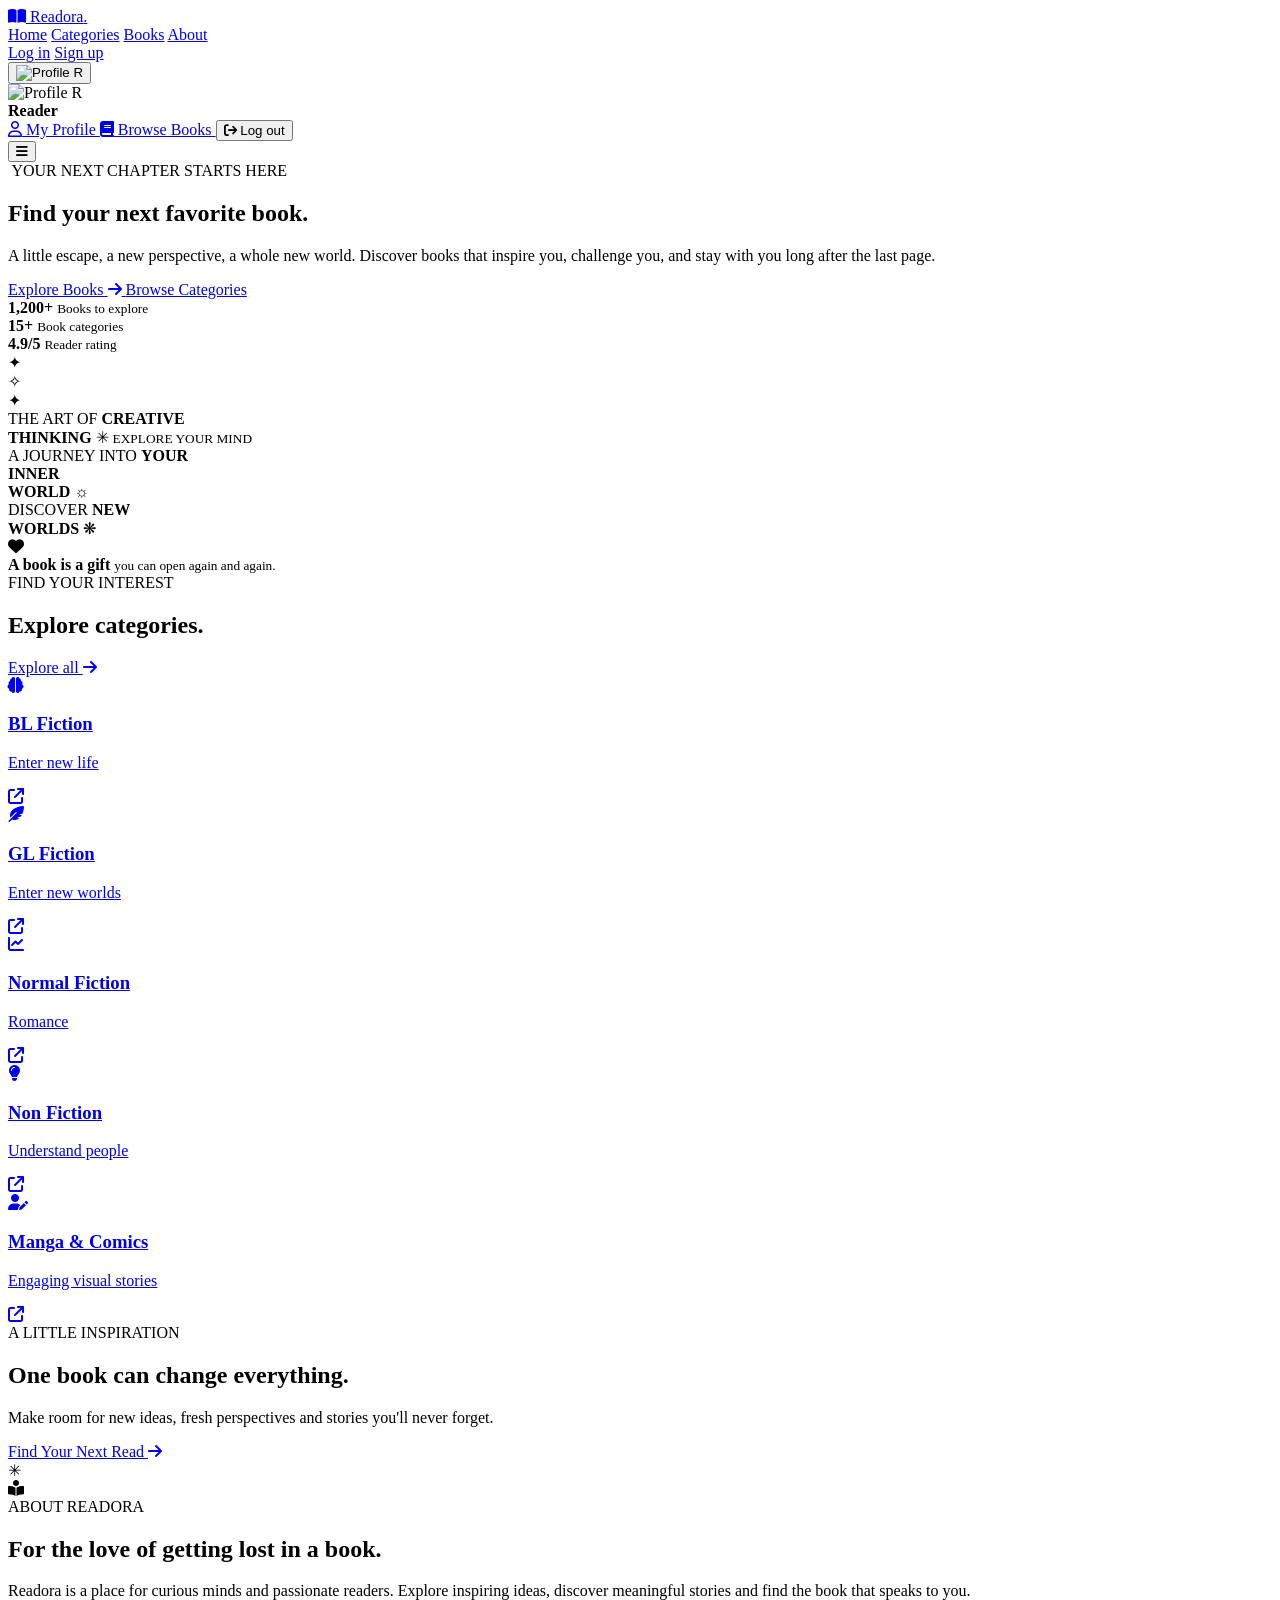
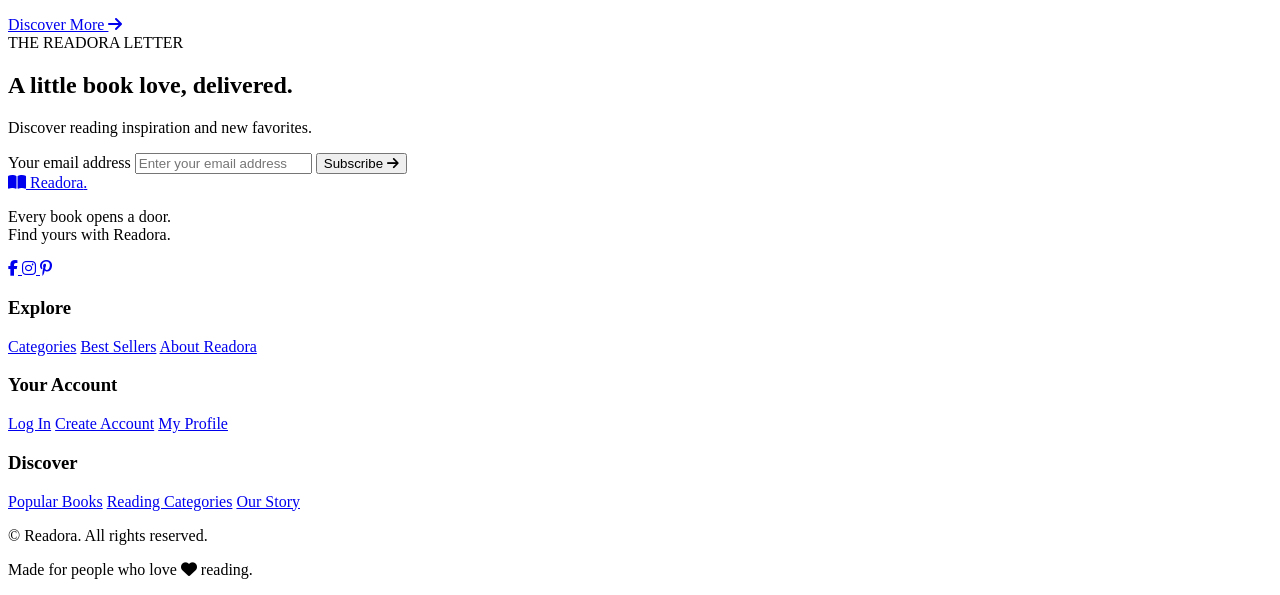
==== index.html @ 5cd67b2c "Add files via upload" ====
<!DOCTYPE html>
<html lang="en">

<head>
    <meta charset="UTF-8">
    <meta name="viewport" content="width=device-width, initial-scale=1.0">

    <title>Readora | Discover Your Next Favorite Book</title>

    <meta name="description"
          content="Discover amazing books, explore new worlds and find your next favorite read at Readora.">

    <!-- Google Fonts -->
    <link rel="preconnect" href="https://fonts.googleapis.com">
    <link rel="preconnect" href="https://fonts.gstatic.com" crossorigin>

    <link href="https://fonts.googleapis.com/css2?family=DM+Sans:wght@400;500;600;700;800&family=Playfair+Display:wght@500;600;700;800&display=swap"
          rel="stylesheet">

    <!-- Font Awesome Icons -->
    <link rel="stylesheet"
          href="https://cdnjs.cloudflare.com/ajax/libs/font-awesome/6.7.2/css/all.min.css">

    <!-- External CSS -->
    <link rel="stylesheet" href="css/style.css">
</head>

<body>

    <!-- HEADER -->

    <header class="site-header">
        <div class="navbar container">

            <a href="index.html" class="logo">
                <span class="logo-icon">
                    <i class="fa-solid fa-book-open"></i>
                </span>
                Readora<span class="logo-dot">.</span>
            </a>

            <nav class="main-nav" id="mainNav">
                <a href="index.html" class="nav-link active">Home</a>
                <a href="#categories" class="nav-link">Categories</a>
                <a href="pages/books.html" class="nav-link">Books</a>
                <a href="#about" class="nav-link">About</a>
            </nav>

            <div class="header-actions">

                <!-- Guest Actions -->
                <div class="guest-actions" id="guestActions">
                    <a href="pages/login.html" class="login-link">Log in</a>
                    <a href="pages/signup.html" class="signup-link">Sign up</a>
                </div>

                <!-- User Profile -->
                <div class="user-area hidden" id="userArea">

                    <button class="avatar-btn" id="avatarBtn"
                            aria-label="Open profile menu">

                        <img id="headerAvatar" src="" alt="Profile">
                        <span id="avatarFallback">R</span>
                    </button>

                    <div class="profile-menu hidden" id="profileMenu">

                        <div class="profile-summary">

                            <div class="profile-avatar-small">
                                <img id="menuAvatar" src="" alt="Profile">
                                <span id="menuAvatarFallback">R</span>
                            </div>

                            <div class="profile-text">
                                <strong id="userDisplayName">Reader</strong>
                                <span id="userEmail"></span>
                            </div>

                        </div>

                        <div class="menu-divider"></div>

                        <a href="pages/profile.html">
                            <i class="fa-regular fa-user"></i>
                            My Profile
                        </a>

                        <a href="#bestsellers">
                            <i class="fa-solid fa-book"></i>
                            Browse Books
                        </a>

                        <button type="button" id="logoutBtn">
                            <i class="fa-solid fa-arrow-right-from-bracket"></i>
                            Log out
                        </button>

                    </div>
                </div>

                <!-- Mobile Menu -->
                <button class="mobile-menu-btn" id="mobileMenuBtn"
                        aria-label="Toggle navigation"
                        aria-expanded="false">

                    <i class="fa-solid fa-bars"></i>
                </button>

            </div>
        </div>
    </header>


    <!-- HERO SECTION -->

    <main>

        <section class="hero">
            <div class="hero-inner container">

                <div class="hero-copy">

                    <div class="hero-label">
                        <i class="fa-solid fa-sparkles"></i>
                        YOUR NEXT CHAPTER STARTS HERE
                    </div>

                    <h1>
                        Find your next
                        <span>favorite book.</span>
                    </h1>

                    <p class="hero-description">
                        A little escape, a new perspective, a whole new world.
                        Discover books that inspire you, challenge you, and
                        stay with you long after the last page.
                    </p>

                    <div class="hero-buttons">

                        <a href="pages/books.html" class="btn btn-primary">
                            Explore Books
                            <i class="fa-solid fa-arrow-right"></i>
                        </a>

                        <a href="#categories" class="btn btn-secondary">
                            Browse Categories
                        </a>

                    </div>

                    <div class="hero-stats">

                        <div class="stat-item">
                            <strong>1,200<span>+</span></strong>
                            <small>Books to explore</small>
                        </div>

                        <div class="stat-divider"></div>

                        <div class="stat-item">
                            <strong>15<span>+</span></strong>
                            <small>Book categories</small>
                        </div>

                        <div class="stat-divider"></div>

                        <div class="stat-item">
                            <strong>4.9<span>/5</span></strong>
                            <small>Reader rating</small>
                        </div>

                    </div>
                </div>


                <!-- Decorative Book Illustration -->

                <div class="hero-art">

                    <div class="hero-circle"></div>
                    <div class="hero-circle-outline"></div>

                    <div class="floating-star star-one">✦</div>
                    <div class="floating-star star-two">✧</div>
                    <div class="floating-star star-three">✦</div>

                    <div class="hero-book book-one">
                        <div class="book-spine"></div>

                        <div class="book-cover-content">
                            <span class="cover-small-text">THE ART OF</span>
                            <strong>CREATIVE<br>THINKING</strong>
                            <span class="cover-decoration">✳</span>
                            <small>EXPLORE YOUR MIND</small>
                        </div>
                    </div>

                    <div class="hero-book book-two">
                        <div class="book-spine"></div>

                        <div class="book-cover-content">
                            <span class="cover-small-text">A JOURNEY INTO</span>
                            <strong>YOUR<br>INNER<br>WORLD</strong>
                            <span class="cover-decoration">☼</span>
                        </div>
                    </div>

                    <div class="hero-book book-three">
                        <div class="book-spine"></div>

                        <div class="book-cover-content">
                            <span class="cover-small-text">DISCOVER</span>
                            <strong>NEW<br>WORLDS</strong>
                            <span class="cover-decoration">❋</span>
                        </div>
                    </div>

                    <div class="hero-note">

                        <span class="note-icon">
                            <i class="fa-solid fa-heart"></i>
                        </span>

                        <div>
                            <strong>A book is a gift</strong>
                            <small>you can open again and again.</small>
                        </div>

                    </div>

                </div>
            </div>
        </section>


        <!-- CATEGORIES -->

        <section class="categories-section section-wrap"
                 id="categories">

            <div class="container">

                <div class="section-heading">

                    <div>
                        <span class="section-kicker">FIND YOUR INTEREST</span>
                        <h2>Explore categories<span>.</span></h2>
                    </div>

                    <a href="pages/books.html" class="text-link">
                        Explore all
                        <i class="fa-solid fa-arrow-right"></i>
                    </a>

                </div>


<div class="category-grid">

    <a href="pages/books.html?category=BL-Fiction"
       class="category-card"
       data-category-filter="BL Fiction">
        <div class="category-icon category-orange">
            <i class="fa-solid fa-brain"></i>
        </div>
        <div>
            <h3>BL Fiction</h3>
            <p>Enter new life</p>
        </div>
        <i class="fa-solid fa-arrow-up-right-from-square category-arrow"></i>
    </a>

    <a href="pages/books.html?category=GL-Fiction"
       class="category-card"
       data-category-filter="GL Fiction">
        <div class="category-icon category-pink">
            <i class="fa-solid fa-feather-pointed"></i>
        </div>
        <div>
            <h3>GL Fiction</h3>
            <p>Enter new worlds</p>
        </div>
        <i class="fa-solid fa-arrow-up-right-from-square category-arrow"></i>
    </a>

    <a href="pages/books.html?category=Normal-Fiction"
       class="category-card"
       data-category-filter="Normal Fiction">
        <div class="category-icon category-yellow">
            <i class="fa-solid fa-chart-line"></i>
        </div>
        <div>
            <h3>Normal Fiction</h3>
            <p>Romance</p>
        </div>
        <i class="fa-solid fa-arrow-up-right-from-square category-arrow"></i>
    </a>

    <a href="pages/books.html?category=Non-Fiction"
       class="category-card"
       data-category-filter="Non Fiction">
        <div class="category-icon category-purple">
            <i class="fa-solid fa-lightbulb"></i>
        </div>
        <div>
            <h3>Non Fiction</h3>
            <p>Understand people</p>
        </div>
        <i class="fa-solid fa-arrow-up-right-from-square category-arrow"></i>
    </a>

    <a href="pages/books.html?category=Manga-and-Comics"
       class="category-card"
       data-category-filter="Manga & Comics">
        <div class="category-icon category-green">
            <i class="fa-solid fa-user-pen"></i>
        </div>
        <div>
            <h3>Manga &amp; Comics</h3>
            <p>Engaging visual stories</p>
        </div>
        <i class="fa-solid fa-arrow-up-right-from-square category-arrow"></i>
    </a>

</div>

    </div>
    </section>

        <!-- PROMO BANNER -->

        <section class="reading-banner section-wrap">

            <div class="container">
                <div class="reading-banner-inner">

                    <div class="banner-content">

                        <span class="section-kicker">
                            A LITTLE INSPIRATION
                        </span>

                        <h2>
                            One book can
                            <span>change everything.</span>
                        </h2>

                        <p>
                            Make room for new ideas, fresh perspectives
                            and stories you'll never forget.
                        </p>

                        <a href="#bestsellers" class="btn btn-dark">
                            Find Your Next Read
                            <i class="fa-solid fa-arrow-right"></i>
                        </a>

                    </div>

                    <div class="banner-decoration"
                         aria-hidden="true">

                        <div class="banner-book banner-book-one"></div>
                        <div class="banner-book banner-book-two"></div>
                        <div class="banner-book banner-book-three"></div>

                        <div class="banner-star">✳</div>

                    </div>

                </div>
            </div>
        </section>


        <!-- ABOUT -->

        <section class="about-section section-wrap" id="about">

            <div class="container about-inner">

                <div class="about-icon">
                    <i class="fa-solid fa-book-open-reader"></i>
                </div>

                <div class="about-content">

                    <span class="section-kicker">ABOUT READORA</span>

                    <h2>
                        For the love of
                        <span>getting lost in a book.</span>
                    </h2>

                    <p>
                        Readora is a place for curious minds and passionate
                        readers. Explore inspiring ideas, discover meaningful
                        stories and find the book that speaks to you.
                    </p>

                </div>

                <a href="#categories" class="btn btn-primary about-btn">
                    Discover More
                    <i class="fa-solid fa-arrow-right"></i>
                </a>

            </div>
        </section>

    </main>


    <!-- NEWSLETTER -->

    <section class="newsletter-section">

        <div class="container newsletter-inner">

            <div>
                <span class="section-kicker">THE READORA LETTER</span>

                <h2>A little book love, delivered.</h2>

                <p>
                    Discover reading inspiration and new favorites.
                </p>
            </div>

            <form class="newsletter-form" id="newsletterForm">

                <label for="newsletterEmail" class="visually-hidden">
                    Your email address
                </label>

                <input
                    type="email"
                    id="newsletterEmail"
                    placeholder="Enter your email address"
                    required
                >

                <button type="submit">
                    Subscribe
                    <i class="fa-solid fa-arrow-right"></i>
                </button>

            </form>

        </div>
    </section>


    <!-- FOOTER -->

    <footer class="site-footer">

        <div class="container">

            <div class="footer-main">

                <div class="footer-brand">

                    <a href="index.html" class="logo footer-logo">

                        <span class="logo-icon">
                            <i class="fa-solid fa-book-open"></i>
                        </span>

                        Readora<span class="logo-dot">.</span>

                    </a>

                    <p>
                        Every book opens a door.<br>
                        Find yours with Readora.
                    </p>

                    <div class="social-links">

                        <a href="#" aria-label="Facebook">
                            <i class="fa-brands fa-facebook-f"></i>
                        </a>

                        <a href="#" aria-label="Instagram">
                            <i class="fa-brands fa-instagram"></i>
                        </a>

                        <a href="#" aria-label="Pinterest">
                            <i class="fa-brands fa-pinterest-p"></i>
                        </a>

                    </div>
                </div>


                <div class="footer-column">

                    <h3>Explore</h3>

                    <a href="#categories">Categories</a>
                    <a href="#bestsellers">Best Sellers</a>
                    <a href="#about">About Readora</a>

                </div>


                <div class="footer-column">

                    <h3>Your Account</h3>

                    <a href="pages/login.html">Log In</a>
                    <a href="pages/signup.html">Create Account</a>
                    <a href="pages/profile.html">My Profile</a>

                </div>


                <div class="footer-column">

                    <h3>Discover</h3>

                    <a href="#bestsellers">Popular Books</a>
                    <a href="#categories">Reading Categories</a>
                    <a href="#about">Our Story</a>

                </div>

            </div>


            <div class="footer-bottom">

                <p>
                    © <span id="currentYear"></span>
                    Readora. All rights reserved.
                </p>

                <p>
                    Made for people who love
                    <i class="fa-solid fa-heart footer-heart"></i>
                    reading.
                </p>

            </div>

        </div>
    </footer>


    <!-- Notification -->

    <div class="toast" id="toast"
         role="status"
         aria-live="polite"></div>


    <!-- External JavaScript -->
    <script type="module" src="JS/script.js"></script>

</body>
</html>
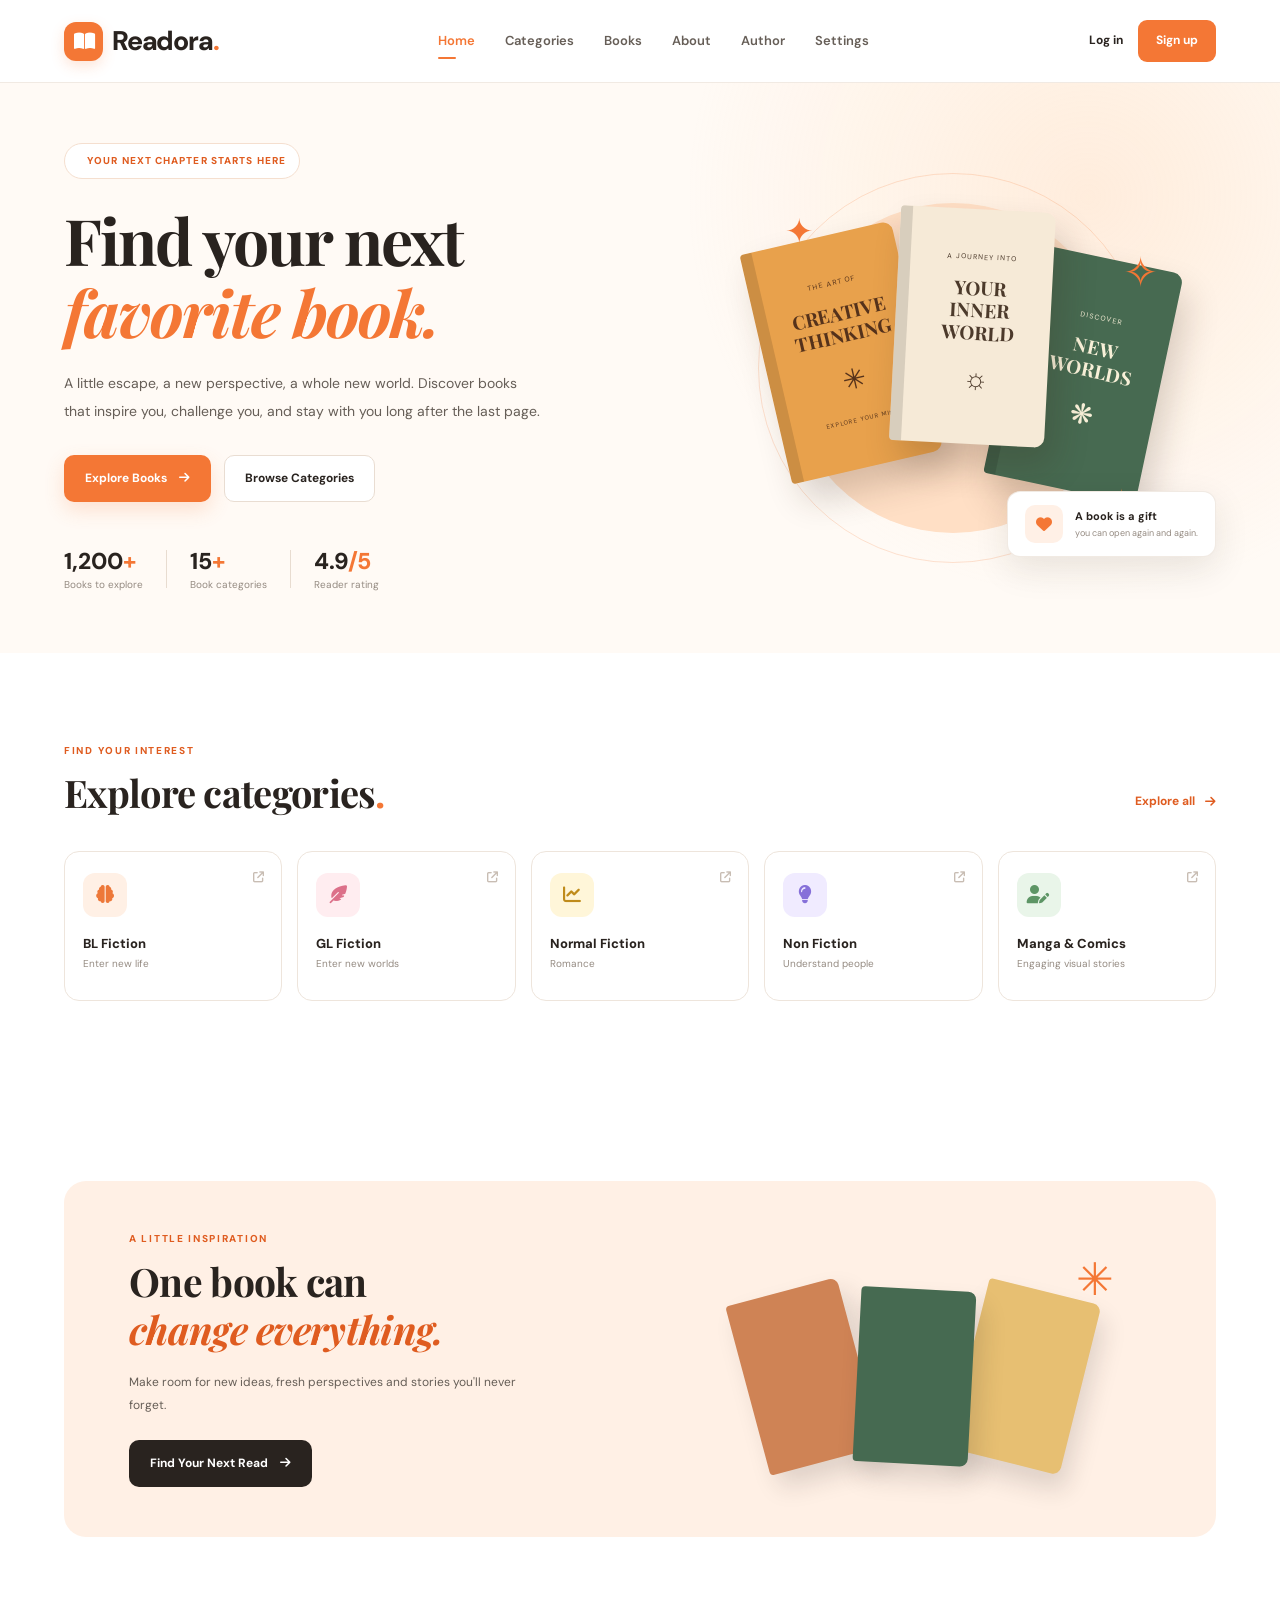
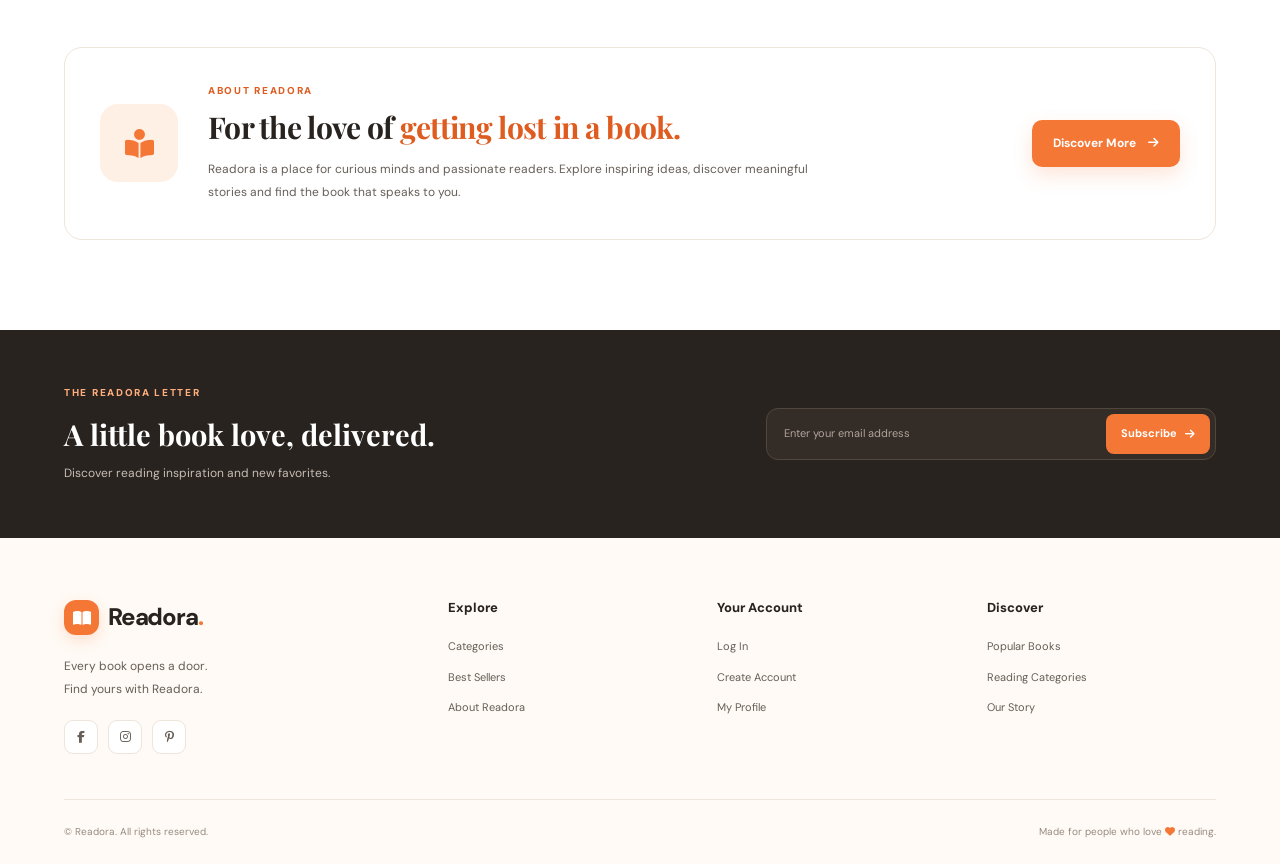
==== commit a15d391b: "Update print statement from 'Hello' to 'Goodbye'" ====
--- a/index.html
+++ b/index.html
@@ -8,30 +8,30 @@
     <title>Readora | Discover Your Next Favorite Book</title>
 
     <meta name="description"
-          content="Discover amazing books, explore new worlds and find your next favorite read at Readora.">
+        content="Discover amazing books, explore new worlds and find your next favorite read at Readora.">
 
     <!-- Google Fonts -->
     <link rel="preconnect" href="https://fonts.googleapis.com">
     <link rel="preconnect" href="https://fonts.gstatic.com" crossorigin>
 
     <link href="https://fonts.googleapis.com/css2?family=DM+Sans:wght@400;500;600;700;800&family=Playfair+Display:wght@500;600;700;800&display=swap"
-          rel="stylesheet">
-
-    <!-- Font Awesome Icons -->
+        rel="stylesheet">
+
+    <!-- Font Awesome -->
     <link rel="stylesheet"
-          href="https://cdnjs.cloudflare.com/ajax/libs/font-awesome/6.7.2/css/all.min.css">
-
-    <!-- External CSS -->
+        href="https://cdnjs.cloudflare.com/ajax/libs/font-awesome/6.7.2/css/all.min.css">
+
+    <!-- CSS -->
     <link rel="stylesheet" href="css/style.css">
 </head>
 
 <body>
 
     <!-- HEADER -->
-
     <header class="site-header">
         <div class="navbar container">
 
+            <!-- LOGO -->
             <a href="index.html" class="logo">
                 <span class="logo-icon">
                     <i class="fa-solid fa-book-open"></i>
@@ -39,11 +39,14 @@
                 Readora<span class="logo-dot">.</span>
             </a>
 
-            <nav class="main-nav" id="mainNav">
+            <!-- NAVIGATION -->
+            <nav class="main-nav" id="mainNav" aria-label="Main navigation">
                 <a href="index.html" class="nav-link active">Home</a>
-                <a href="#categories" class="nav-link">Categories</a>
+                <a href="index.html#categories" class="nav-link">Categories</a>
                 <a href="pages/books.html" class="nav-link">Books</a>
-                <a href="#about" class="nav-link">About</a>
+                <a href="index.html#about" class="nav-link">About</a>
+                <a href="pages/authors.html" class="nav-link">Author</a>
+                <a href="pages/settings.html" class="nav-link">Settings</a>
             </nav>
 
             <div class="header-actions">
@@ -58,7 +61,7 @@
                 <div class="user-area hidden" id="userArea">
 
                     <button class="avatar-btn" id="avatarBtn"
-                            aria-label="Open profile menu">
+                        aria-label="Open profile menu">
 
                         <img id="headerAvatar" src="" alt="Profile">
                         <span id="avatarFallback">R</span>
@@ -101,9 +104,12 @@
                 </div>
 
                 <!-- Mobile Menu -->
-                <button class="mobile-menu-btn" id="mobileMenuBtn"
-                        aria-label="Toggle navigation"
-                        aria-expanded="false">
+                <button class="mobile-menu-btn"
+                    id="mobileMenuBtn"
+                    type="button"
+                    aria-label="Toggle navigation"
+                    aria-controls="mainNav"
+                    aria-expanded="false">
 
                     <i class="fa-solid fa-bars"></i>
                 </button>
@@ -114,7 +120,6 @@
 
 
     <!-- HERO SECTION -->
-
     <main>
 
         <section class="hero">
@@ -175,9 +180,7 @@
                     </div>
                 </div>
 
-
                 <!-- Decorative Book Illustration -->
-
                 <div class="hero-art">
 
                     <div class="hero-circle"></div>
@@ -237,9 +240,7 @@
 
 
         <!-- CATEGORIES -->
-
-        <section class="categories-section section-wrap"
-                 id="categories">
+        <section class="categories-section section-wrap" id="categories">
 
             <div class="container">
 
@@ -257,81 +258,95 @@
 
                 </div>
 
-
-<div class="category-grid">
-
-    <a href="pages/books.html?category=BL-Fiction"
-       class="category-card"
-       data-category-filter="BL Fiction">
-        <div class="category-icon category-orange">
-            <i class="fa-solid fa-brain"></i>
-        </div>
-        <div>
-            <h3>BL Fiction</h3>
-            <p>Enter new life</p>
-        </div>
-        <i class="fa-solid fa-arrow-up-right-from-square category-arrow"></i>
-    </a>
-
-    <a href="pages/books.html?category=GL-Fiction"
-       class="category-card"
-       data-category-filter="GL Fiction">
-        <div class="category-icon category-pink">
-            <i class="fa-solid fa-feather-pointed"></i>
-        </div>
-        <div>
-            <h3>GL Fiction</h3>
-            <p>Enter new worlds</p>
-        </div>
-        <i class="fa-solid fa-arrow-up-right-from-square category-arrow"></i>
-    </a>
-
-    <a href="pages/books.html?category=Normal-Fiction"
-       class="category-card"
-       data-category-filter="Normal Fiction">
-        <div class="category-icon category-yellow">
-            <i class="fa-solid fa-chart-line"></i>
-        </div>
-        <div>
-            <h3>Normal Fiction</h3>
-            <p>Romance</p>
-        </div>
-        <i class="fa-solid fa-arrow-up-right-from-square category-arrow"></i>
-    </a>
-
-    <a href="pages/books.html?category=Non-Fiction"
-       class="category-card"
-       data-category-filter="Non Fiction">
-        <div class="category-icon category-purple">
-            <i class="fa-solid fa-lightbulb"></i>
-        </div>
-        <div>
-            <h3>Non Fiction</h3>
-            <p>Understand people</p>
-        </div>
-        <i class="fa-solid fa-arrow-up-right-from-square category-arrow"></i>
-    </a>
-
-    <a href="pages/books.html?category=Manga-and-Comics"
-       class="category-card"
-       data-category-filter="Manga & Comics">
-        <div class="category-icon category-green">
-            <i class="fa-solid fa-user-pen"></i>
-        </div>
-        <div>
-            <h3>Manga &amp; Comics</h3>
-            <p>Engaging visual stories</p>
-        </div>
-        <i class="fa-solid fa-arrow-up-right-from-square category-arrow"></i>
-    </a>
-
-</div>
-
-    </div>
-    </section>
+                <div class="category-grid">
+
+                    <a href="pages/books.html?category=BL-Fiction"
+                        class="category-card"
+                        data-category-filter="BL Fiction">
+
+                        <div class="category-icon category-orange">
+                            <i class="fa-solid fa-brain"></i>
+                        </div>
+
+                        <div>
+                            <h3>BL Fiction</h3>
+                            <p>Enter new life</p>
+                        </div>
+
+                        <i class="fa-solid fa-arrow-up-right-from-square category-arrow"></i>
+                    </a>
+
+                    <a href="pages/books.html?category=GL-Fiction"
+                        class="category-card"
+                        data-category-filter="GL Fiction">
+
+                        <div class="category-icon category-pink">
+                            <i class="fa-solid fa-feather-pointed"></i>
+                        </div>
+
+                        <div>
+                            <h3>GL Fiction</h3>
+                            <p>Enter new worlds</p>
+                        </div>
+
+                        <i class="fa-solid fa-arrow-up-right-from-square category-arrow"></i>
+                    </a>
+
+                    <a href="pages/books.html?category=Normal-Fiction"
+                        class="category-card"
+                        data-category-filter="Normal Fiction">
+
+                        <div class="category-icon category-yellow">
+                            <i class="fa-solid fa-chart-line"></i>
+                        </div>
+
+                        <div>
+                            <h3>Normal Fiction</h3>
+                            <p>Romance</p>
+                        </div>
+
+                        <i class="fa-solid fa-arrow-up-right-from-square category-arrow"></i>
+                    </a>
+
+                    <a href="pages/books.html?category=Non-Fiction"
+                        class="category-card"
+                        data-category-filter="Non Fiction">
+
+                        <div class="category-icon category-purple">
+                            <i class="fa-solid fa-lightbulb"></i>
+                        </div>
+
+                        <div>
+                            <h3>Non Fiction</h3>
+                            <p>Understand people</p>
+                        </div>
+
+                        <i class="fa-solid fa-arrow-up-right-from-square category-arrow"></i>
+                    </a>
+
+                    <a href="pages/books.html?category=Manga-and-Comics"
+                        class="category-card"
+                        data-category-filter="Manga & Comics">
+
+                        <div class="category-icon category-green">
+                            <i class="fa-solid fa-user-pen"></i>
+                        </div>
+
+                        <div>
+                            <h3>Manga &amp; Comics</h3>
+                            <p>Engaging visual stories</p>
+                        </div>
+
+                        <i class="fa-solid fa-arrow-up-right-from-square category-arrow"></i>
+                    </a>
+
+                </div>
+
+            </div>
+        </section>
+
 
         <!-- PROMO BANNER -->
-
         <section class="reading-banner section-wrap">
 
             <div class="container">
@@ -360,8 +375,7 @@
 
                     </div>
 
-                    <div class="banner-decoration"
-                         aria-hidden="true">
+                    <div class="banner-decoration" aria-hidden="true">
 
                         <div class="banner-book banner-book-one"></div>
                         <div class="banner-book banner-book-two"></div>
@@ -377,7 +391,6 @@
 
 
         <!-- ABOUT -->
-
         <section class="about-section section-wrap" id="about">
 
             <div class="container about-inner">
@@ -415,7 +428,6 @@
 
 
     <!-- NEWSLETTER -->
-
     <section class="newsletter-section">
 
         <div class="container newsletter-inner">
@@ -455,7 +467,6 @@
 
 
     <!-- FOOTER -->
-
     <footer class="site-footer">
 
         <div class="container">
@@ -552,14 +563,13 @@
 
 
     <!-- Notification -->
-
     <div class="toast" id="toast"
-         role="status"
-         aria-live="polite"></div>
-
-
-    <!-- External JavaScript -->
+        role="status"
+        aria-live="polite"></div>
+
+
+    <!-- JavaScript -->
     <script type="module" src="JS/script.js"></script>
 
 </body>
-</html>+</html>
--- a/css/style.css
+++ b/css/style.css
@@ -0,0 +1,2585 @@
+/* =====================================================
+   READORA BOOKSTORE
+   Main Stylesheet
+   Theme: Orange + White
+===================================================== */
+
+/* ==================== RESET ==================== */
+
+* {
+    margin: 0;
+    padding: 0;
+    box-sizing: border-box;
+}
+
+:root {
+    --orange: #f47735;
+    --orange-dark: #df5c20;
+    --orange-light: #fff0e6;
+    --cream: #fffaf5;
+    --white: #ffffff;
+    --dark: #29231f;
+    --text: #665e57;
+    --muted: #958b82;
+    --border: #eee5dc;
+    --green: #5d7857;
+    --font-body: "DM Sans", sans-serif;
+    --font-heading: "Playfair Display", serif;
+}
+
+html {
+    scroll-behavior: smooth;
+    scroll-padding-top: 100px;
+}
+
+body {
+    font-family: var(--font-body);
+    background: var(--white);
+    color: var(--dark);
+    line-height: 1.6;
+    overflow-x: hidden;
+}
+
+button,
+input,
+textarea,
+select {
+    font: inherit;
+}
+
+button,
+a {
+    -webkit-tap-highlight-color: transparent;
+}
+
+button {
+    cursor: pointer;
+}
+
+a {
+    color: inherit;
+    text-decoration: none;
+}
+
+img {
+    display: block;
+    max-width: 100%;
+}
+
+button:focus-visible,
+a:focus-visible,
+input:focus-visible {
+    outline: 3px solid rgba(244, 119, 53, 0.4);
+    outline-offset: 3px;
+}
+
+.container {
+    width: min(1180px, 90%);
+    margin-inline: auto;
+}
+
+.section-wrap {
+    padding: 90px 0;
+}
+
+.hidden {
+    display: none !important;
+}
+
+.visually-hidden {
+    position: absolute;
+    width: 1px;
+    height: 1px;
+    padding: 0;
+    margin: -1px;
+    overflow: hidden;
+    clip: rect(0, 0, 0, 0);
+    white-space: nowrap;
+    border: 0;
+}
+
+/* ==================== HEADER ==================== */
+
+.site-header {
+    position: sticky;
+    top: 0;
+    z-index: 1000;
+    background: rgba(255, 255, 255, 0.96);
+    border-bottom: 1px solid rgba(238, 229, 220, 0.8);
+    backdrop-filter: blur(16px);
+}
+
+.navbar {
+    min-height: 82px;
+    display: flex;
+    align-items: center;
+    justify-content: space-between;
+    gap: 28px;
+}
+
+.logo {
+    display: inline-flex;
+    align-items: center;
+    gap: 9px;
+    font-size: 27px;
+    font-weight: 800;
+    letter-spacing: -1.2px;
+    white-space: nowrap;
+}
+
+.logo-icon {
+    width: 39px;
+    height: 39px;
+    display: grid;
+    place-items: center;
+    color: var(--white);
+    background: var(--orange);
+    border-radius: 12px;
+    font-size: 19px;
+    box-shadow: 0 5px 14px rgba(244, 119, 53, 0.2);
+}
+
+.logo-dot {
+    color: var(--orange);
+    margin-left: -9px;
+}
+
+.main-nav {
+    display: flex;
+    align-items: center;
+    gap: 30px;
+}
+
+.nav-link {
+    position: relative;
+    padding: 8px 0;
+    color: var(--text);
+    font-size: 13px;
+    font-weight: 600;
+    transition: color 0.25s ease;
+}
+
+.nav-link:hover,
+.nav-link.active {
+    color: var(--orange);
+}
+
+.nav-link.active::after {
+    content: "";
+    position: absolute;
+    left: 0;
+    bottom: 0;
+    width: 18px;
+    height: 2px;
+    border-radius: 10px;
+    background: var(--orange);
+}
+
+.header-actions {
+    display: flex;
+    align-items: center;
+    gap: 15px;
+}
+
+.search-box {
+    width: 205px;
+    height: 42px;
+    display: flex;
+    align-items: center;
+    gap: 9px;
+    padding: 0 11px;
+    border: 1px solid var(--border);
+    border-radius: 10px;
+    background: var(--cream);
+    color: var(--muted);
+    transition: border-color 0.25s ease;
+}
+
+.search-box:focus-within {
+    border-color: var(--orange);
+}
+
+.search-box > i {
+    font-size: 13px;
+}
+
+.search-box input {
+    width: 100%;
+    min-width: 0;
+    border: none;
+    outline: none;
+    background: transparent;
+    color: var(--dark);
+    font-size: 12px;
+}
+
+.search-box input::placeholder {
+    color: #a79c92;
+}
+
+.search-box button {
+    border: none;
+    background: transparent;
+    color: var(--orange);
+    font-size: 12px;
+}
+
+.cart-icon {
+    width: 40px;
+    height: 40px;
+    display: grid;
+    place-items: center;
+    color: var(--dark);
+    border: 1px solid var(--border);
+    border-radius: 10px;
+    transition: 0.25s ease;
+}
+
+.cart-icon:hover {
+    background: var(--orange-light);
+    color: var(--orange);
+}
+
+.guest-actions {
+    display: flex;
+    align-items: center;
+    gap: 15px;
+}
+
+.login-link {
+    font-size: 12px;
+    font-weight: 700;
+    white-space: nowrap;
+}
+
+.login-link:hover {
+    color: var(--orange);
+}
+
+.signup-link {
+    display: inline-flex;
+    align-items: center;
+    justify-content: center;
+    padding: 11px 18px;
+    border-radius: 9px;
+    background: var(--orange);
+    color: var(--white);
+    font-size: 12px;
+    font-weight: 700;
+    white-space: nowrap;
+    transition: background 0.25s ease, transform 0.25s ease;
+}
+
+.signup-link:hover {
+    background: var(--orange-dark);
+    transform: translateY(-2px);
+}
+
+.mobile-menu-btn {
+    width: 40px;
+    height: 40px;
+    display: none;
+    place-items: center;
+    border: 1px solid var(--border);
+    border-radius: 10px;
+    background: var(--white);
+    color: var(--dark);
+    font-size: 17px;
+}
+
+/* ==================== PROFILE AVATAR ==================== */
+
+.user-area {
+    position: relative;
+    display: flex;
+    align-items: center;
+}
+
+.avatar-btn {
+    position: relative;
+    width: 42px;
+    height: 42px;
+    padding: 0;
+    overflow: hidden;
+    display: flex;
+    align-items: center;
+    justify-content: center;
+    flex-shrink: 0;
+    border: 2px solid #ffe1ce;
+    border-radius: 50%;
+    background: var(--orange-light);
+    color: var(--orange-dark);
+    font-weight: 800;
+    transition: transform 0.2s ease;
+}
+
+.avatar-btn:hover {
+    transform: scale(1.06);
+}
+
+.avatar-btn img,
+.profile-avatar-small img {
+    position: absolute;
+    inset: 0;
+    width: 100%;
+    height: 100%;
+    object-fit: cover;
+    border-radius: inherit;
+}
+
+.avatar-btn img[src=""],
+.profile-avatar-small img[src=""] {
+    display: none;
+}
+
+#avatarFallback,
+#menuAvatarFallback {
+    width: 100%;
+    height: 100%;
+    display: flex;
+    align-items: center;
+    justify-content: center;
+    color: var(--orange-dark);
+    font-size: 15px;
+    font-weight: 800;
+}
+
+.profile-menu {
+    position: absolute;
+    top: calc(100% + 12px);
+    right: 0;
+    z-index: 1000;
+    width: 270px;
+    padding: 14px;
+    border: 1px solid var(--border);
+    border-radius: 16px;
+    background: var(--white);
+    box-shadow: 0 18px 50px rgba(41, 35, 31, 0.13);
+    animation: menuAppear 0.2s ease;
+}
+
+@keyframes menuAppear {
+    from {
+        opacity: 0;
+        transform: translateY(-7px);
+    }
+
+    to {
+        opacity: 1;
+        transform: translateY(0);
+    }
+}
+
+.profile-summary {
+    display: flex;
+    align-items: center;
+    gap: 12px;
+    padding: 6px 3px 12px;
+}
+
+.profile-avatar-small {
+    position: relative;
+    width: 42px;
+    height: 42px;
+    flex-shrink: 0;
+    overflow: hidden;
+    display: flex;
+    align-items: center;
+    justify-content: center;
+    border-radius: 50%;
+    background: var(--orange-light);
+    color: var(--orange-dark);
+}
+
+.profile-text {
+    min-width: 0;
+    display: flex;
+    flex-direction: column;
+    gap: 4px;
+}
+
+.profile-text strong {
+    overflow-wrap: anywhere;
+    color: var(--dark);
+    font-size: 13px;
+}
+
+.profile-text span {
+    overflow-wrap: anywhere;
+    color: var(--muted);
+    font-size: 11px;
+}
+
+.menu-divider {
+    height: 1px;
+    margin: 5px 0 10px;
+    background: var(--border);
+}
+
+.profile-menu > a,
+.profile-menu > button {
+    width: 100%;
+    display: flex;
+    align-items: center;
+    gap: 11px;
+    padding: 11px;
+    border: none;
+    border-radius: 9px;
+    background: transparent;
+    color: var(--text);
+    font: inherit;
+    font-size: 12px;
+    text-align: left;
+    transition: background 0.2s ease, color 0.2s ease;
+}
+
+.profile-menu > a:hover,
+.profile-menu > button:hover {
+    background: var(--orange-light);
+    color: var(--orange-dark);
+}
+
+.profile-menu > button {
+    color: #d94d43;
+}
+
+/* ==================== HERO ==================== */
+
+.hero {
+    position: relative;
+    overflow: hidden;
+    background:
+        radial-gradient(
+            circle at 85% 20%,
+            rgba(255, 207, 163, 0.3),
+            transparent 34%
+        ),
+        var(--cream);
+}
+
+.hero-inner {
+    min-height: 570px;
+    display: grid;
+    grid-template-columns: 1.05fr 0.95fr;
+    align-items: center;
+    gap: 45px;
+    padding-top: 60px;
+    padding-bottom: 60px;
+}
+
+.hero-copy {
+    position: relative;
+    z-index: 2;
+}
+
+.hero-label {
+    width: fit-content;
+    display: flex;
+    align-items: center;
+    gap: 9px;
+    margin-bottom: 25px;
+    padding: 9px 13px;
+    border: 1px solid #f5dfcf;
+    border-radius: 100px;
+    background: var(--white);
+    color: var(--orange-dark);
+    font-size: 10px;
+    font-weight: 800;
+    letter-spacing: 1.1px;
+}
+
+.hero-label i {
+    font-size: 12px;
+}
+
+.hero h1 {
+    max-width: 560px;
+    margin-bottom: 23px;
+    font-family: var(--font-heading);
+    font-size: clamp(43px, 5vw, 67px);
+    font-weight: 700;
+    line-height: 1.12;
+    letter-spacing: -1.9px;
+}
+
+.hero h1 span {
+    display: block;
+    color: var(--orange);
+    font-style: italic;
+}
+
+.hero-description {
+    max-width: 480px;
+    margin-bottom: 30px;
+    color: var(--text);
+    font-size: 14px;
+    line-height: 1.95;
+}
+
+.hero-buttons {
+    display: flex;
+    flex-wrap: wrap;
+    align-items: center;
+    gap: 13px;
+}
+
+.btn {
+    min-height: 47px;
+    display: inline-flex;
+    align-items: center;
+    justify-content: center;
+    gap: 12px;
+    padding: 12px 20px;
+    border: 1px solid transparent;
+    border-radius: 10px;
+    font-size: 12px;
+    font-weight: 700;
+    transition:
+        transform 0.25s ease,
+        background 0.25s ease,
+        box-shadow 0.25s ease;
+}
+
+.btn:hover {
+    transform: translateY(-3px);
+}
+
+.btn-primary {
+    background: var(--orange);
+    color: var(--white);
+    box-shadow: 0 8px 20px rgba(244, 119, 53, 0.19);
+}
+
+.btn-primary:hover {
+    background: var(--orange-dark);
+    box-shadow: 0 10px 25px rgba(244, 119, 53, 0.25);
+}
+
+.btn-secondary {
+    border-color: #e9ddd2;
+    background: var(--white);
+    color: var(--dark);
+}
+
+.btn-secondary:hover {
+    border-color: var(--orange);
+    color: var(--orange-dark);
+}
+
+.btn-dark {
+    background: var(--dark);
+    color: var(--white);
+}
+
+.btn-dark:hover {
+    background: #44372f;
+}
+
+.hero-stats {
+    display: flex;
+    align-items: center;
+    gap: 23px;
+    margin-top: 43px;
+}
+
+.stat-item {
+    display: flex;
+    flex-direction: column;
+}
+
+.stat-item strong {
+    font-size: 23px;
+    font-weight: 800;
+    line-height: 1.4;
+}
+
+.stat-item strong span {
+    color: var(--orange);
+}
+
+.stat-item small {
+    color: var(--muted);
+    font-size: 10px;
+}
+
+.stat-divider {
+    width: 1px;
+    height: 38px;
+    background: #e8dcd0;
+}
+
+/* Hero book illustration */
+
+.hero-art {
+    min-width: 0;
+    min-height: 430px;
+    position: relative;
+    display: flex;
+    align-items: center;
+    justify-content: center;
+}
+
+.hero-circle {
+    width: 330px;
+    height: 330px;
+    position: absolute;
+    top: 50%;
+    left: 50%;
+    border-radius: 50%;
+    background: #ffdfc5;
+    transform: translate(-50%, -50%);
+}
+
+.hero-circle-outline {
+    width: 390px;
+    height: 390px;
+    position: absolute;
+    top: 50%;
+    left: 50%;
+    border: 1px solid rgba(244, 119, 53, 0.2);
+    border-radius: 50%;
+    transform: translate(-50%, -50%);
+}
+
+.hero-book {
+    width: 155px;
+    height: 235px;
+    position: absolute;
+    overflow: hidden;
+    display: flex;
+    border-radius: 4px 10px 10px 4px;
+    box-shadow: 10px 20px 35px rgba(57, 37, 22, 0.2);
+    transition: transform 0.4s ease;
+}
+
+.hero-book:hover {
+    transform: translateY(-10px) rotate(0deg);
+}
+
+.book-one {
+    z-index: 3;
+    left: 14%;
+    top: 19%;
+    background: #e8a14c;
+    transform: rotate(-13deg);
+}
+
+.book-two {
+    z-index: 4;
+    left: 39%;
+    top: 13%;
+    background: #f6ead7;
+    transform: rotate(3deg);
+}
+
+.book-three {
+    z-index: 2;
+    left: 60%;
+    top: 24%;
+    background: #476a51;
+    transform: rotate(12deg);
+}
+
+.book-spine {
+    width: 12px;
+    height: 100%;
+    flex-shrink: 0;
+    background: rgba(0, 0, 0, 0.12);
+}
+
+.book-cover-content {
+    flex: 1;
+    display: flex;
+    flex-direction: column;
+    align-items: center;
+    justify-content: center;
+    gap: 13px;
+    padding: 12px;
+    text-align: center;
+}
+
+.book-cover-content .cover-small-text {
+    font-size: 7px;
+    letter-spacing: 1px;
+}
+
+.book-cover-content strong {
+    font-family: var(--font-heading);
+    font-size: 19px;
+    line-height: 1.2;
+}
+
+.book-cover-content small {
+    font-size: 6px;
+    letter-spacing: 1px;
+}
+
+.book-one .book-cover-content {
+    color: #55321b;
+}
+
+.book-two .book-cover-content {
+    color: #4c3a2b;
+}
+
+.book-three .book-cover-content {
+    color: #f8f0d8;
+}
+
+.cover-decoration {
+    font-size: 28px;
+}
+
+.floating-star {
+    position: absolute;
+    z-index: 5;
+    color: var(--orange);
+    animation: floatStar 3s ease-in-out infinite;
+}
+
+.star-one {
+    top: 12%;
+    left: 18%;
+    font-size: 34px;
+}
+
+.star-two {
+    top: 20%;
+    right: 11%;
+    font-size: 42px;
+    animation-delay: 0.8s;
+}
+
+.star-three {
+    bottom: 15%;
+    right: 16%;
+    font-size: 25px;
+    animation-delay: 1.5s;
+}
+
+@keyframes floatStar {
+    0%, 100% {
+        transform: translateY(0) rotate(0deg);
+    }
+
+    50% {
+        transform: translateY(-10px) rotate(15deg);
+    }
+}
+
+.hero-note {
+    position: absolute;
+    z-index: 6;
+    right: 0;
+    bottom: 6%;
+    display: flex;
+    align-items: center;
+    gap: 12px;
+    padding: 13px 17px;
+    border: 1px solid rgba(238, 229, 220, 0.8);
+    border-radius: 13px;
+    background: var(--white);
+    box-shadow: 0 12px 35px rgba(41, 35, 31, 0.1);
+}
+
+.note-icon {
+    width: 38px;
+    height: 38px;
+    display: grid;
+    place-items: center;
+    border-radius: 10px;
+    background: var(--orange-light);
+    color: var(--orange);
+}
+
+.hero-note div {
+    display: flex;
+    flex-direction: column;
+}
+
+.hero-note strong {
+    font-size: 11px;
+}
+
+.hero-note small {
+    color: var(--muted);
+    font-size: 9px;
+}
+
+/* ==================== SECTION HEADINGS ==================== */
+
+.section-heading {
+    display: flex;
+    align-items: flex-end;
+    justify-content: space-between;
+    gap: 25px;
+    margin-bottom: 34px;
+}
+
+.section-kicker {
+    display: block;
+    margin-bottom: 10px;
+    color: var(--orange-dark);
+    font-size: 10px;
+    font-weight: 800;
+    letter-spacing: 1.7px;
+}
+
+.section-heading h2,
+.banner-content h2,
+.about-content h2 {
+    font-family: var(--font-heading);
+    font-size: clamp(28px, 3vw, 38px);
+    font-weight: 700;
+    line-height: 1.25;
+    letter-spacing: -0.7px;
+}
+
+.section-heading h2 > span {
+    color: var(--orange);
+}
+
+.section-description {
+    margin-top: 9px;
+    color: var(--muted);
+    font-size: 12px;
+}
+
+.text-link {
+    display: inline-flex;
+    align-items: center;
+    gap: 10px;
+    padding-bottom: 5px;
+    color: var(--orange-dark);
+    font-size: 12px;
+    font-weight: 700;
+    white-space: nowrap;
+}
+
+.text-link i {
+    transition: transform 0.25s ease;
+}
+
+.text-link:hover i {
+    transform: translateX(5px);
+}
+
+/* ==================== CATEGORIES ==================== */
+
+.categories-section {
+    background: var(--white);
+}
+
+.category-grid {
+    display: grid;
+    grid-template-columns: repeat(5, minmax(0, 1fr));
+    gap: 15px;
+}
+
+.category-card {
+    min-height: 150px;
+    position: relative;
+    display: flex;
+    flex-direction: column;
+    align-items: flex-start;
+    gap: 17px;
+    padding: 21px 18px;
+    border: 1px solid var(--border);
+    border-radius: 15px;
+    background: var(--white);
+    transition:
+        transform 0.3s ease,
+        box-shadow 0.3s ease,
+        border-color 0.3s ease;
+}
+
+.category-card:hover {
+    transform: translateY(-5px);
+    border-color: #ffd2b8;
+    box-shadow: 0 15px 35px rgba(60, 43, 30, 0.07);
+}
+
+.category-icon {
+    width: 44px;
+    height: 44px;
+    display: grid;
+    place-items: center;
+    border-radius: 12px;
+    font-size: 18px;
+}
+
+.category-orange {
+    background: #fff0e5;
+    color: #ed7839;
+}
+
+.category-pink {
+    background: #ffedf0;
+    color: #dc7089;
+}
+
+.category-yellow {
+    background: #fff6d9;
+    color: #bf8b1b;
+}
+
+.category-purple {
+    background: #f0ebff;
+    color: #8670d9;
+}
+
+.category-green {
+    background: #e9f5e9;
+    color: #5d9565;
+}
+
+.category-card h3 {
+    margin-bottom: 2px;
+    font-size: 13px;
+    font-weight: 800;
+}
+
+.category-card p {
+    color: var(--muted);
+    font-size: 10px;
+}
+
+.category-arrow {
+    position: absolute;
+    top: 20px;
+    right: 17px;
+    color: #c8bdb3;
+    font-size: 11px;
+    transition: color 0.25s ease;
+}
+
+.category-card:hover .category-arrow {
+    color: var(--orange);
+}
+
+/* ==================== BOOKS SECTION ==================== */
+
+.books-section {
+    background: var(--cream);
+}
+
+.book-toolbar {
+    display: flex;
+    align-items: center;
+    justify-content: space-between;
+    gap: 20px;
+    margin-bottom: 28px;
+}
+
+.filter-tabs {
+    display: flex;
+    align-items: center;
+    flex-wrap: wrap;
+    gap: 8px;
+}
+
+.filter-btn {
+    padding: 10px 16px;
+    border: 1px solid var(--border);
+    border-radius: 100px;
+    background: var(--white);
+    color: var(--text);
+    font-size: 11px;
+    font-weight: 700;
+    transition: 0.25s ease;
+}
+
+.filter-btn:hover,
+.filter-btn.active {
+    border-color: var(--orange);
+    background: var(--orange);
+    color: var(--white);
+}
+
+.results-count {
+    flex-shrink: 0;
+    color: var(--muted);
+    font-size: 11px;
+}
+
+.book-grid {
+    display: grid;
+    grid-template-columns: repeat(4, minmax(0, 1fr));
+    gap: 30px 22px;
+}
+
+.book-card {
+    min-width: 0;
+    padding: 11px;
+    border: 1px solid #f0e7de;
+    border-radius: 15px;
+    background: var(--white);
+    transition:
+        transform 0.3s ease,
+        box-shadow 0.3s ease,
+        border-color 0.3s ease;
+}
+
+.book-card:hover {
+    transform: translateY(-6px);
+    border-color: #f5d4bf;
+    box-shadow: 0 15px 35px rgba(47, 35, 26, 0.09);
+}
+
+.book-cover {
+    height: 240px;
+    position: relative;
+    overflow: hidden;
+    display: flex;
+    align-items: center;
+    justify-content: center;
+    border-radius: 9px;
+    isolation: isolate;
+}
+
+.book-cover::before {
+    content: "";
+    position: absolute;
+    inset: 0;
+    z-index: -1;
+    background: linear-gradient(
+        135deg,
+        rgba(255, 255, 255, 0.14),
+        transparent 50%,
+        rgba(0, 0, 0, 0.12)
+    );
+}
+
+.book-badge {
+    position: absolute;
+    top: 12px;
+    left: 10px;
+    z-index: 4;
+    padding: 5px 8px;
+    border-radius: 5px;
+    background: var(--orange);
+    color: var(--white);
+    font-size: 8px;
+    font-weight: 800;
+    letter-spacing: 0.5px;
+}
+
+.badge-new {
+    background: #4c7955;
+}
+
+.cover-title {
+    position: relative;
+    z-index: 2;
+    display: flex;
+    flex-direction: column;
+    align-items: center;
+    gap: 12px;
+    padding: 20px;
+    text-align: center;
+}
+
+.cover-title strong {
+    font-family: var(--font-heading);
+    font-size: 24px;
+    line-height: 1.12;
+    letter-spacing: 0.5px;
+}
+
+.cover-title small {
+    font-size: 8px;
+    font-weight: 700;
+    letter-spacing: 1px;
+    line-height: 1.5;
+}
+
+/* Book cover designs */
+
+.cover-atomic {
+    background: #dca35f;
+    color: #432b1d;
+}
+
+.cover-atomic .cover-title strong {
+    font-family: var(--font-body);
+    font-size: 29px;
+    font-weight: 800;
+    letter-spacing: 1px;
+}
+
+.cover-art {
+    position: absolute;
+    inset: 0;
+}
+
+.atomic-dot {
+    width: 45px;
+    height: 45px;
+    position: absolute;
+    border: 8px solid rgba(255, 245, 210, 0.45);
+    border-radius: 50%;
+}
+
+.atomic-dot:nth-child(1) {
+    top: 20px;
+    right: 22px;
+}
+
+.atomic-dot:nth-child(2) {
+    top: 70px;
+    left: 15px;
+}
+
+.atomic-dot:nth-child(3) {
+    right: 20px;
+    bottom: 20px;
+}
+
+.cover-money {
+    background: #273f3d;
+    color: #f0d7a6;
+}
+
+.money-circle {
+    width: 145px;
+    height: 145px;
+    position: absolute;
+    top: 30px;
+    left: 50%;
+    display: grid;
+    place-items: center;
+    border: 1px solid rgba(240, 215, 166, 0.3);
+    border-radius: 50%;
+    color: rgba(240, 215, 166, 0.25);
+    font-family: var(--font-heading);
+    font-size: 110px;
+    transform: translateX(-50%);
+}
+
+.cover-money .cover-title {
+    margin-top: 35px;
+}
+
+.cover-money .cover-title strong {
+    font-size: 22px;
+}
+
+.cover-dopamine {
+    background: #e8c1b1;
+    color: #6b302d;
+}
+
+.dopamine-sun {
+    width: 170px;
+    height: 170px;
+    position: absolute;
+    top: -48px;
+    right: -30px;
+    border-radius: 50%;
+    background: #f8e5bb;
+}
+
+.cover-dopamine .cover-title {
+    align-items: flex-start;
+    margin-top: 50px;
+    text-align: left;
+}
+
+.cover-dopamine .cover-title strong {
+    font-size: 28px;
+}
+
+.cover-mountain {
+    background: #e5b8aa;
+    color: #603e3b;
+}
+
+.mountain-shape {
+    width: 0;
+    height: 0;
+    position: absolute;
+    right: -10px;
+    bottom: -10px;
+    border-right: 140px solid transparent;
+    border-bottom: 180px solid #b97e74;
+    border-left: 140px solid transparent;
+    opacity: 0.45;
+}
+
+.cover-mountain .cover-title strong {
+    font-size: 27px;
+}
+
+.cover-sapiens {
+    background: #e5a849;
+    color: #51371d;
+}
+
+.sapiens-sun {
+    width: 175px;
+    height: 175px;
+    position: absolute;
+    top: 28px;
+    left: 50%;
+    border: 1px solid rgba(81, 55, 29, 0.3);
+    border-radius: 50%;
+    transform: translateX(-50%);
+}
+
+.cover-sapiens .cover-title strong {
+    font-family: var(--font-body);
+    font-size: 39px;
+    letter-spacing: 2px;
+}
+
+.cover-author {
+    position: absolute;
+    bottom: 18px;
+    font-size: 7px;
+    font-weight: 800;
+    letter-spacing: 1px;
+}
+
+.cover-ikigai {
+    background: #d6d6bd;
+    color: #485743;
+}
+
+.ikigai-circle {
+    width: 180px;
+    height: 180px;
+    position: absolute;
+    top: 30px;
+    left: 50%;
+    border: 1px solid rgba(72, 87, 67, 0.35);
+    border-radius: 50%;
+    transform: translateX(-50%);
+}
+
+.cover-ikigai .cover-title {
+    margin-top: 20px;
+}
+
+.cover-ikigai .cover-title strong {
+    font-family: var(--font-body);
+    font-size: 37px;
+    letter-spacing: 3px;
+}
+
+.cover-silent {
+    background: #243b43;
+    color: #f2e5c8;
+}
+
+.silent-face {
+    width: 150px;
+    height: 200px;
+    position: absolute;
+    top: 0;
+    right: -45px;
+    border-radius: 50%;
+    background: #6f8c88;
+    opacity: 0.5;
+    transform: rotate(25deg);
+}
+
+.cover-silent .cover-title {
+    align-items: flex-start;
+    margin-top: 45px;
+    text-align: left;
+}
+
+.cover-silent .cover-title strong {
+    font-size: 27px;
+}
+
+.cover-richdad {
+    background: #eee0bc;
+    color: #44392a;
+}
+
+.richdad-circle {
+    width: 200px;
+    height: 200px;
+    position: absolute;
+    top: 20px;
+    left: 50%;
+    border: 20px solid rgba(188, 120, 58, 0.15);
+    border-radius: 50%;
+    transform: translateX(-50%);
+}
+
+.cover-richdad .cover-title strong {
+    font-size: 27px;
+}
+
+/* Book information */
+
+.book-info {
+    padding: 15px 4px 5px;
+}
+
+.book-category {
+    display: block;
+    margin-bottom: 7px;
+    color: var(--orange-dark);
+    font-size: 9px;
+    font-weight: 800;
+    letter-spacing: 1px;
+}
+
+.book-info h3 {
+    min-height: 24px;
+    overflow-wrap: anywhere;
+    font-size: 14px;
+    font-weight: 800;
+    line-height: 1.5;
+}
+
+.book-author {
+    margin-top: 3px;
+    color: var(--muted);
+    font-size: 10px;
+}
+
+.book-rating {
+    display: flex;
+    align-items: center;
+    gap: 8px;
+    margin-top: 12px;
+}
+
+.stars {
+    color: #f3b341;
+    font-size: 11px;
+    letter-spacing: 1px;
+}
+
+.book-rating > span:last-child {
+    color: var(--text);
+    font-size: 10px;
+    font-weight: 700;
+}
+
+.book-bottom {
+    display: flex;
+    align-items: center;
+    justify-content: space-between;
+    gap: 10px;
+    margin-top: 14px;
+    padding-top: 12px;
+    border-top: 1px solid #f2ece6;
+}
+
+.book-price {
+    color: var(--dark);
+    font-size: 16px;
+    font-weight: 800;
+}
+
+.add-cart-btn {
+    width: 34px;
+    height: 34px;
+    display: grid;
+    place-items: center;
+    border: none;
+    border-radius: 9px;
+    background: var(--orange-light);
+    color: var(--orange-dark);
+    font-size: 12px;
+    transition: 0.25s ease;
+}
+
+.add-cart-btn:hover {
+    background: var(--orange);
+    color: var(--white);
+    transform: rotate(90deg);
+}
+
+.no-results {
+    padding: 60px 20px;
+    border: 1px dashed #e5d8cc;
+    border-radius: 15px;
+    background: var(--white);
+    text-align: center;
+}
+
+.no-results > i {
+    margin-bottom: 16px;
+    color: var(--orange);
+    font-size: 35px;
+}
+
+.no-results h3 {
+    margin-bottom: 7px;
+    font-family: var(--font-heading);
+    font-size: 25px;
+}
+
+.no-results p {
+    margin-bottom: 20px;
+    color: var(--muted);
+    font-size: 13px;
+}
+
+/* ==================== READING BANNER ==================== */
+
+.reading-banner {
+    background: var(--white);
+}
+
+.reading-banner-inner {
+    min-height: 330px;
+    position: relative;
+    overflow: hidden;
+    display: grid;
+    grid-template-columns: 1.1fr 0.9fr;
+    align-items: center;
+    padding: 50px 65px;
+    border-radius: 22px;
+    background: #fff0e5;
+}
+
+.banner-content {
+    position: relative;
+    z-index: 3;
+}
+
+.banner-content h2 {
+    max-width: 460px;
+    margin-bottom: 17px;
+    font-size: 39px;
+}
+
+.banner-content h2 span {
+    display: block;
+    color: var(--orange-dark);
+    font-style: italic;
+}
+
+.banner-content p {
+    max-width: 410px;
+    margin-bottom: 23px;
+    color: var(--text);
+    font-size: 12px;
+    line-height: 1.9;
+}
+
+.banner-decoration {
+    min-height: 230px;
+    position: relative;
+}
+
+.banner-book {
+    width: 115px;
+    height: 175px;
+    position: absolute;
+    bottom: 10px;
+    border-radius: 4px 8px 8px 4px;
+    box-shadow: 8px 15px 25px rgba(41, 35, 31, 0.15);
+}
+
+.banner-book-one {
+    left: 12%;
+    z-index: 1;
+    background: #cf8355;
+    transform: rotate(-15deg);
+}
+
+.banner-book-two {
+    left: 36%;
+    z-index: 2;
+    background: #466a51;
+    transform: rotate(3deg);
+}
+
+.banner-book-three {
+    left: 60%;
+    z-index: 1;
+    background: #e7bf72;
+    transform: rotate(14deg);
+}
+
+.banner-star {
+    position: absolute;
+    top: 0;
+    right: 8%;
+    color: var(--orange);
+    font-size: 45px;
+}
+
+/* ==================== ABOUT ==================== */
+
+.about-section {
+    padding-top: 20px;
+    background: var(--white);
+}
+
+.about-inner {
+    display: grid;
+    grid-template-columns: auto 1fr auto;
+    align-items: center;
+    gap: 30px;
+    padding: 35px;
+    border: 1px solid var(--border);
+    border-radius: 18px;
+}
+
+.about-icon {
+    width: 78px;
+    height: 78px;
+    display: grid;
+    place-items: center;
+    border-radius: 18px;
+    background: var(--orange-light);
+    color: var(--orange);
+    font-size: 29px;
+}
+
+.about-content h2 {
+    max-width: 520px;
+    margin-bottom: 12px;
+    font-size: 30px;
+}
+
+.about-content h2 span {
+    color: var(--orange-dark);
+}
+
+.about-content p {
+    max-width: 620px;
+    color: var(--text);
+    font-size: 12px;
+    line-height: 1.9;
+}
+
+.about-btn {
+    white-space: nowrap;
+}
+
+/* ==================== NEWSLETTER ==================== */
+
+.newsletter-section {
+    padding: 55px 0;
+    background: #29231f;
+    color: var(--white);
+}
+
+.newsletter-inner {
+    display: flex;
+    align-items: center;
+    justify-content: space-between;
+    gap: 40px;
+}
+
+.newsletter-inner .section-kicker {
+    color: #ffae7e;
+}
+
+.newsletter-inner h2 {
+    margin-bottom: 7px;
+    font-family: var(--font-heading);
+    font-size: 29px;
+}
+
+.newsletter-inner p {
+    color: #c6bdb5;
+    font-size: 12px;
+}
+
+.newsletter-form {
+    width: min(450px, 100%);
+    min-height: 52px;
+    display: flex;
+    align-items: center;
+    gap: 10px;
+    padding: 5px;
+    border: 1px solid #51463e;
+    border-radius: 12px;
+    background: #342c27;
+}
+
+.newsletter-form input {
+    width: 100%;
+    min-width: 0;
+    padding: 0 12px;
+    border: none;
+    outline: none;
+    background: transparent;
+    color: var(--white);
+    font-size: 11px;
+}
+
+.newsletter-form input::placeholder {
+    color: #b0a49b;
+}
+
+.newsletter-form button {
+    min-height: 40px;
+    display: flex;
+    flex-shrink: 0;
+    align-items: center;
+    justify-content: center;
+    gap: 8px;
+    padding: 0 15px;
+    border: none;
+    border-radius: 8px;
+    background: var(--orange);
+    color: var(--white);
+    font-size: 11px;
+    font-weight: 700;
+    transition: background 0.25s ease;
+}
+
+.newsletter-form button:hover {
+    background: var(--orange-dark);
+}
+
+/* ==================== FOOTER ==================== */
+
+.site-footer {
+    padding: 60px 0 0;
+    background: var(--cream);
+}
+
+.footer-main {
+    display: grid;
+    grid-template-columns: 1.5fr 1fr 1fr 1fr;
+    gap: 40px;
+    padding-bottom: 45px;
+}
+
+.footer-logo {
+    font-size: 24px;
+}
+
+.footer-logo .logo-icon {
+    width: 35px;
+    height: 35px;
+    font-size: 16px;
+}
+
+.footer-brand > p {
+    margin-top: 18px;
+    color: var(--text);
+    font-size: 12px;
+    line-height: 1.9;
+}
+
+.social-links {
+    display: flex;
+    gap: 10px;
+    margin-top: 20px;
+}
+
+.social-links a {
+    width: 34px;
+    height: 34px;
+    display: grid;
+    place-items: center;
+    border: 1px solid var(--border);
+    border-radius: 9px;
+    background: var(--white);
+    color: var(--text);
+    font-size: 12px;
+    transition: 0.25s ease;
+}
+
+.social-links a:hover {
+    border-color: var(--orange);
+    background: var(--orange);
+    color: var(--white);
+    transform: translateY(-3px);
+}
+
+.footer-column {
+    display: flex;
+    flex-direction: column;
+    align-items: flex-start;
+    gap: 13px;
+}
+
+.footer-column h3 {
+    margin-bottom: 6px;
+    font-size: 13px;
+    font-weight: 800;
+}
+
+.footer-column a {
+    color: var(--text);
+    font-size: 11px;
+    transition: color 0.2s ease;
+}
+
+.footer-column a:hover {
+    color: var(--orange-dark);
+}
+
+.footer-bottom {
+    min-height: 65px;
+    display: flex;
+    align-items: center;
+    justify-content: space-between;
+    gap: 20px;
+    border-top: 1px solid var(--border);
+}
+
+.footer-bottom p {
+    color: var(--muted);
+    font-size: 10px;
+}
+
+.footer-heart {
+    color: var(--orange);
+}
+
+/* ==================== TOAST ==================== */
+
+.toast {
+    max-width: min(400px, calc(100% - 30px));
+    position: fixed;
+    right: 25px;
+    bottom: 25px;
+    z-index: 2000;
+    padding: 15px 20px;
+    border: 1px solid var(--border);
+    border-radius: 12px;
+    background: var(--white);
+    color: var(--dark);
+    box-shadow: 0 10px 35px rgba(41, 35, 31, 0.15);
+    font-size: 13px;
+    opacity: 0;
+    visibility: hidden;
+    transform: translateY(15px);
+    transition: 0.3s ease;
+}
+
+.toast.show {
+    opacity: 1;
+    visibility: visible;
+    transform: translateY(0);
+}
+
+/* ==================== TABLET / SMALL LAPTOP ==================== */
+
+@media (max-width: 1100px) {
+    .navbar {
+        gap: 18px;
+    }
+
+    .main-nav {
+        gap: 18px;
+    }
+
+    .header-actions {
+        gap: 10px;
+    }
+
+    .search-box {
+        width: 165px;
+    }
+
+    .category-grid {
+        grid-template-columns: repeat(3, minmax(0, 1fr));
+    }
+
+    .book-grid {
+        gap: 18px 14px;
+    }
+
+    .book-cover {
+        height: 215px;
+    }
+
+    .cover-title {
+        padding: 12px;
+    }
+
+    .cover-title strong {
+        font-size: 21px;
+    }
+
+    .about-inner {
+        gap: 22px;
+    }
+}
+
+@media (max-width: 850px) {
+    .container {
+        width: 92%;
+    }
+
+    .navbar {
+        min-height: 74px;
+    }
+
+    .logo {
+        font-size: 24px;
+    }
+
+    .main-nav {
+        position: absolute;
+        top: calc(100% + 1px);
+        left: 0;
+        right: 0;
+        display: none;
+        flex-direction: column;
+        align-items: stretch;
+        gap: 0;
+        padding: 12px 4%;
+        border-bottom: 1px solid var(--border);
+        background: var(--white);
+        box-shadow: 0 15px 25px rgba(41, 35, 31, 0.06);
+    }
+
+    .main-nav.open {
+        display: flex;
+    }
+
+    .nav-link {
+        padding: 14px 5px;
+        border-bottom: 1px solid #f5eee7;
+    }
+
+    .nav-link:last-child {
+        border-bottom: none;
+    }
+
+    .nav-link.active::after {
+        display: none;
+    }
+
+    .mobile-menu-btn {
+        display: grid;
+    }
+
+    .hero-inner {
+        min-height: 500px;
+        grid-template-columns: 1fr 0.8fr;
+        gap: 20px;
+    }
+
+    .hero h1 {
+        font-size: clamp(40px, 6vw, 55px);
+    }
+
+    .hero-art {
+        min-height: 350px;
+        transform: scale(0.85);
+    }
+
+    .hero-circle {
+        width: 280px;
+        height: 280px;
+    }
+
+    .hero-circle-outline {
+        width: 330px;
+        height: 330px;
+    }
+
+    .hero-book {
+        width: 125px;
+        height: 195px;
+    }
+
+    .hero-stats {
+        gap: 14px;
+    }
+
+    .stat-item strong {
+        font-size: 20px;
+    }
+
+    .stat-item small {
+        font-size: 9px;
+    }
+
+    .book-grid {
+        grid-template-columns: repeat(3, minmax(0, 1fr));
+        gap: 22px 15px;
+    }
+
+    .book-cover {
+        height: 230px;
+    }
+
+    .reading-banner-inner {
+        padding: 40px;
+    }
+
+    .banner-decoration {
+        transform: scale(0.85);
+    }
+
+    .about-inner {
+        grid-template-columns: auto 1fr;
+    }
+
+    .about-btn {
+        grid-column: 2;
+        justify-self: start;
+    }
+
+    .newsletter-inner {
+        align-items: flex-start;
+        flex-direction: column;
+        gap: 25px;
+    }
+
+    .newsletter-form {
+        max-width: 520px;
+    }
+
+    .footer-main {
+        grid-template-columns: repeat(2, minmax(0, 1fr));
+        gap: 35px;
+    }
+}
+
+/* ==================== MOBILE ==================== */
+
+@media (max-width: 600px) {
+    .section-wrap {
+        padding: 60px 0;
+    }
+
+    .container {
+        width: 91%;
+    }
+
+    .navbar {
+        min-height: 68px;
+        gap: 10px;
+    }
+
+    .logo {
+        gap: 7px;
+        font-size: 22px;
+    }
+
+    .logo-icon {
+        width: 34px;
+        height: 34px;
+        border-radius: 10px;
+        font-size: 16px;
+    }
+
+    .logo-dot {
+        margin-left: -7px;
+    }
+
+    .header-actions {
+        gap: 8px;
+    }
+
+    .search-box {
+        width: 38px;
+        height: 38px;
+        justify-content: center;
+        gap: 0;
+        padding: 0;
+        border-color: transparent;
+        background: transparent;
+    }
+
+    .search-box > i {
+        font-size: 16px;
+    }
+
+    .search-box input {
+        width: 0;
+        padding: 0;
+        opacity: 0;
+    }
+
+    .search-box button {
+        display: none;
+    }
+
+    .search-box:focus-within {
+        width: 150px;
+        gap: 7px;
+        padding: 0 8px;
+        border-color: var(--orange);
+        background: var(--white);
+    }
+
+    .search-box:focus-within input {
+        width: 100%;
+        opacity: 1;
+    }
+
+    .cart-icon {
+        width: 36px;
+        height: 36px;
+        border-color: transparent;
+        font-size: 16px;
+    }
+
+    .guest-actions {
+        gap: 9px;
+    }
+
+    .login-link {
+        font-size: 11px;
+    }
+
+    .signup-link {
+        padding: 9px 11px;
+        font-size: 10px;
+    }
+
+    .mobile-menu-btn {
+        width: 35px;
+        height: 35px;
+        font-size: 15px;
+    }
+
+    .profile-menu {
+        right: 0;
+        width: min(270px, calc(100vw - 25px));
+    }
+
+    .hero-inner {
+        grid-template-columns: 1fr;
+        gap: 5px;
+        padding-top: 55px;
+        padding-bottom: 30px;
+    }
+
+    .hero-copy {
+        text-align: center;
+    }
+
+    .hero-label {
+        margin-inline: auto;
+        font-size: 9px;
+    }
+
+    .hero h1 {
+        margin-bottom: 18px;
+        font-size: clamp(39px, 10vw, 53px);
+        letter-spacing: -1.3px;
+    }
+
+    .hero-description {
+        max-width: 440px;
+        margin-inline: auto;
+        margin-bottom: 24px;
+        font-size: 12px;
+    }
+
+    .hero-buttons {
+        justify-content: center;
+        gap: 9px;
+    }
+
+    .btn {
+        min-height: 44px;
+        padding: 11px 14px;
+        font-size: 11px;
+    }
+
+    .hero-stats {
+        justify-content: center;
+        gap: 16px;
+        margin-top: 30px;
+    }
+
+    .stat-item strong {
+        font-size: 19px;
+    }
+
+    .stat-item small {
+        font-size: 8px;
+    }
+
+    .stat-divider {
+        height: 32px;
+    }
+
+    .hero-art {
+        width: 100%;
+        min-height: 335px;
+        margin-top: 10px;
+        transform: none;
+    }
+
+    .hero-circle {
+        width: 250px;
+        height: 250px;
+    }
+
+    .hero-circle-outline {
+        width: 300px;
+        height: 300px;
+    }
+
+    .hero-book {
+        width: 112px;
+        height: 175px;
+    }
+
+    .book-one {
+        left: 12%;
+        top: 20%;
+    }
+
+    .book-two {
+        left: 35%;
+        top: 15%;
+    }
+
+    .book-three {
+        left: 57%;
+        top: 25%;
+    }
+
+    .book-cover-content strong {
+        font-size: 15px;
+    }
+
+    .book-cover-content .cover-small-text {
+        font-size: 6px;
+    }
+
+    .book-cover-content small {
+        font-size: 5px;
+    }
+
+    .hero-note {
+        right: 0;
+        bottom: 0;
+        padding: 10px 12px;
+    }
+
+    .hero-note strong {
+        font-size: 10px;
+    }
+
+    .hero-note small {
+        font-size: 8px;
+    }
+
+    .star-one {
+        top: 8%;
+        left: 8%;
+    }
+
+    .star-two {
+        top: 10%;
+        right: 6%;
+    }
+
+    .section-heading {
+        align-items: flex-start;
+        gap: 15px;
+        margin-bottom: 25px;
+    }
+
+    .section-heading h2 {
+        font-size: 29px;
+    }
+
+    .section-kicker {
+        font-size: 9px;
+        letter-spacing: 1.3px;
+    }
+
+    .text-link {
+        gap: 6px;
+        margin-top: 23px;
+        font-size: 10px;
+    }
+
+    .category-grid {
+        grid-template-columns: repeat(2, minmax(0, 1fr));
+        gap: 12px;
+    }
+
+    .category-card {
+        min-height: 135px;
+        gap: 12px;
+        padding: 16px 13px;
+    }
+
+    .category-icon {
+        width: 39px;
+        height: 39px;
+        font-size: 16px;
+    }
+
+    .category-card h3 {
+        font-size: 12px;
+    }
+
+    .category-card p {
+        font-size: 9px;
+    }
+
+    .category-arrow {
+        top: 16px;
+        right: 12px;
+        font-size: 9px;
+    }
+
+    .book-toolbar {
+        align-items: flex-start;
+        flex-direction: column;
+        gap: 14px;
+    }
+
+    .filter-tabs {
+        width: 100%;
+        flex-wrap: nowrap;
+        overflow-x: auto;
+        padding-bottom: 5px;
+        scrollbar-width: thin;
+    }
+
+    .filter-btn {
+        flex-shrink: 0;
+        padding: 9px 13px;
+        font-size: 10px;
+    }
+
+    .results-count {
+        font-size: 10px;
+    }
+
+    .book-grid {
+        grid-template-columns: repeat(2, minmax(0, 1fr));
+        gap: 18px 12px;
+    }
+
+    .book-card {
+        padding: 8px;
+        border-radius: 12px;
+    }
+
+    .book-cover {
+        height: clamp(165px, 52vw, 230px);
+    }
+
+    .book-badge {
+        top: 7px;
+        left: 6px;
+        padding: 4px 5px;
+        font-size: 6px;
+    }
+
+    .cover-title {
+        gap: 8px;
+        padding: 8px;
+    }
+
+    .cover-title strong {
+        font-size: clamp(17px, 5vw, 24px);
+    }
+
+    .cover-title small {
+        font-size: 6px;
+        letter-spacing: 0.5px;
+    }
+
+    .cover-atomic .cover-title strong {
+        font-size: clamp(20px, 6vw, 27px);
+    }
+
+    .cover-money .cover-title strong,
+    .cover-mountain .cover-title strong,
+    .cover-silent .cover-title strong,
+    .cover-richdad .cover-title strong {
+        font-size: clamp(18px, 5vw, 24px);
+    }
+
+    .cover-dopamine .cover-title strong {
+        font-size: clamp(19px, 5.5vw, 25px);
+    }
+
+    .cover-sapiens .cover-title strong,
+    .cover-ikigai .cover-title strong {
+        font-size: clamp(25px, 7vw, 34px);
+    }
+
+    .money-circle {
+        width: 115px;
+        height: 115px;
+        font-size: 85px;
+    }
+
+    .book-info {
+        padding: 11px 2px 3px;
+    }
+
+    .book-category {
+        margin-bottom: 5px;
+        font-size: 8px;
+    }
+
+    .book-info h3 {
+        min-height: 40px;
+        font-size: 12px;
+        line-height: 1.5;
+    }
+
+    .book-author {
+        min-height: 15px;
+        font-size: 9px;
+    }
+
+    .book-rating {
+        gap: 5px;
+        margin-top: 8px;
+    }
+
+    .stars {
+        font-size: 9px;
+        letter-spacing: 0;
+    }
+
+    .book-rating > span:last-child {
+        font-size: 9px;
+    }
+
+    .book-bottom {
+        margin-top: 10px;
+        padding-top: 9px;
+    }
+
+    .book-price {
+        font-size: 13px;
+    }
+
+    .add-cart-btn {
+        width: 30px;
+        height: 30px;
+        flex-shrink: 0;
+        font-size: 10px;
+    }
+
+    .reading-banner-inner {
+        grid-template-columns: 1fr;
+        gap: 5px;
+        padding: 30px 23px 10px;
+        border-radius: 16px;
+    }
+
+    .banner-content h2 {
+        font-size: 31px;
+    }
+
+    .banner-content p {
+        font-size: 11px;
+    }
+
+    .banner-decoration {
+        min-height: 180px;
+        width: 100%;
+        max-width: 320px;
+        margin: 0 auto;
+        transform: scale(0.8);
+        transform-origin: top center;
+    }
+
+    .banner-book {
+        width: 95px;
+        height: 145px;
+    }
+
+    .about-section {
+        padding-top: 0;
+    }
+
+    .about-inner {
+        grid-template-columns: 1fr;
+        gap: 17px;
+        padding: 23px;
+    }
+
+    .about-icon {
+        width: 58px;
+        height: 58px;
+        border-radius: 14px;
+        font-size: 22px;
+    }
+
+    .about-content h2 {
+        font-size: 27px;
+    }
+
+    .about-content p {
+        font-size: 11px;
+    }
+
+    .about-btn {
+        grid-column: auto;
+    }
+
+    .newsletter-section {
+        padding: 43px 0;
+    }
+
+    .newsletter-inner {
+        gap: 22px;
+    }
+
+    .newsletter-inner h2 {
+        font-size: 25px;
+    }
+
+    .newsletter-inner p {
+        font-size: 11px;
+    }
+
+    .newsletter-form {
+        min-height: 47px;
+        gap: 5px;
+    }
+
+    .newsletter-form input {
+        padding: 0 8px;
+        font-size: 10px;
+    }
+
+    .newsletter-form button {
+        min-height: 37px;
+        padding: 0 10px;
+        font-size: 10px;
+    }
+
+    .site-footer {
+        padding-top: 43px;
+    }
+
+    .footer-main {
+        grid-template-columns: repeat(2, minmax(0, 1fr));
+        gap: 30px 20px;
+        padding-bottom: 30px;
+    }
+
+    .footer-brand {
+        grid-column: 1 / -1;
+    }
+
+    .footer-column h3 {
+        font-size: 12px;
+    }
+
+    .footer-column a {
+        font-size: 10px;
+    }
+
+    .footer-bottom {
+        align-items: flex-start;
+        flex-direction: column;
+        justify-content: center;
+        gap: 7px;
+        padding: 15px 0;
+    }
+
+    .footer-bottom p {
+        font-size: 9px;
+    }
+
+    .toast {
+        right: 15px;
+        bottom: 15px;
+        font-size: 12px;
+    }
+}
+
+/* ==================== SMALL MOBILE ==================== */
+
+@media (max-width: 380px) {
+    .container {
+        width: 93%;
+    }
+
+    .logo {
+        font-size: 20px;
+    }
+
+    .header-actions {
+        gap: 5px;
+    }
+
+    .guest-actions {
+        gap: 7px;
+    }
+
+    .signup-link {
+        padding: 8px 9px;
+        font-size: 9px;
+    }
+
+    .cart-icon {
+        width: 30px;
+    }
+
+    .hero h1 {
+        font-size: 38px;
+    }
+
+    .hero-stats {
+        gap: 10px;
+    }
+
+    .stat-item strong {
+        font-size: 17px;
+    }
+
+    .hero-art {
+        min-height: 290px;
+    }
+
+    .hero-book {
+        width: 96px;
+        height: 155px;
+    }
+
+    .hero-circle {
+        width: 220px;
+        height: 220px;
+    }
+
+    .hero-circle-outline {
+        width: 265px;
+        height: 265px;
+    }
+
+    .category-card {
+        padding: 13px 10px;
+    }
+
+    .book-grid {
+        gap: 14px 9px;
+    }
+
+    .book-cover {
+        height: 165px;
+    }
+
+    .book-price {
+        font-size: 12px;
+    }
+
+    .add-cart-btn {
+        width: 27px;
+        height: 27px;
+    }
+}
+
+/* ==================== REDUCED MOTION ==================== */
+
+@media (prefers-reduced-motion: reduce) {
+    *,
+    *::before,
+    *::after {
+        scroll-behavior: auto !important;
+        animation-duration: 0.01ms !important;
+        animation-iteration-count: 1 !important;
+        transition-duration: 0.01ms !important;
+    }
+}
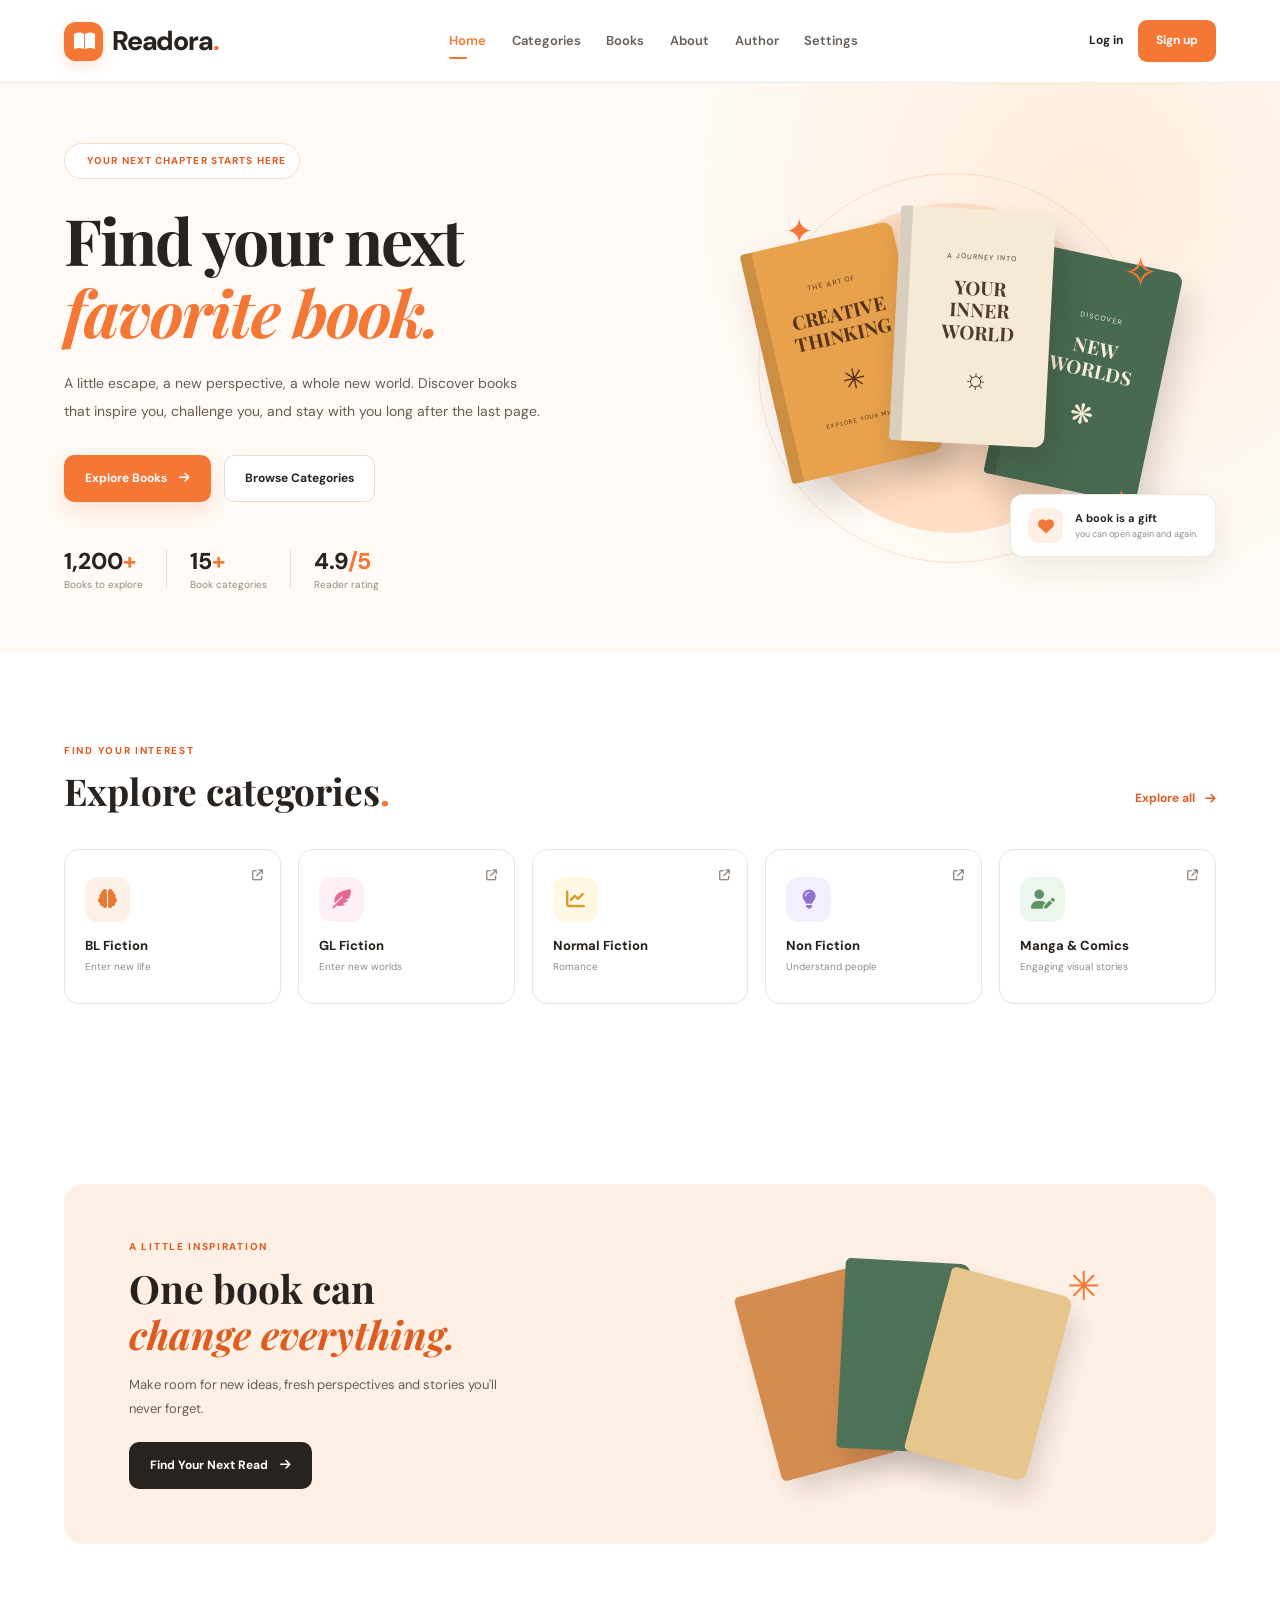
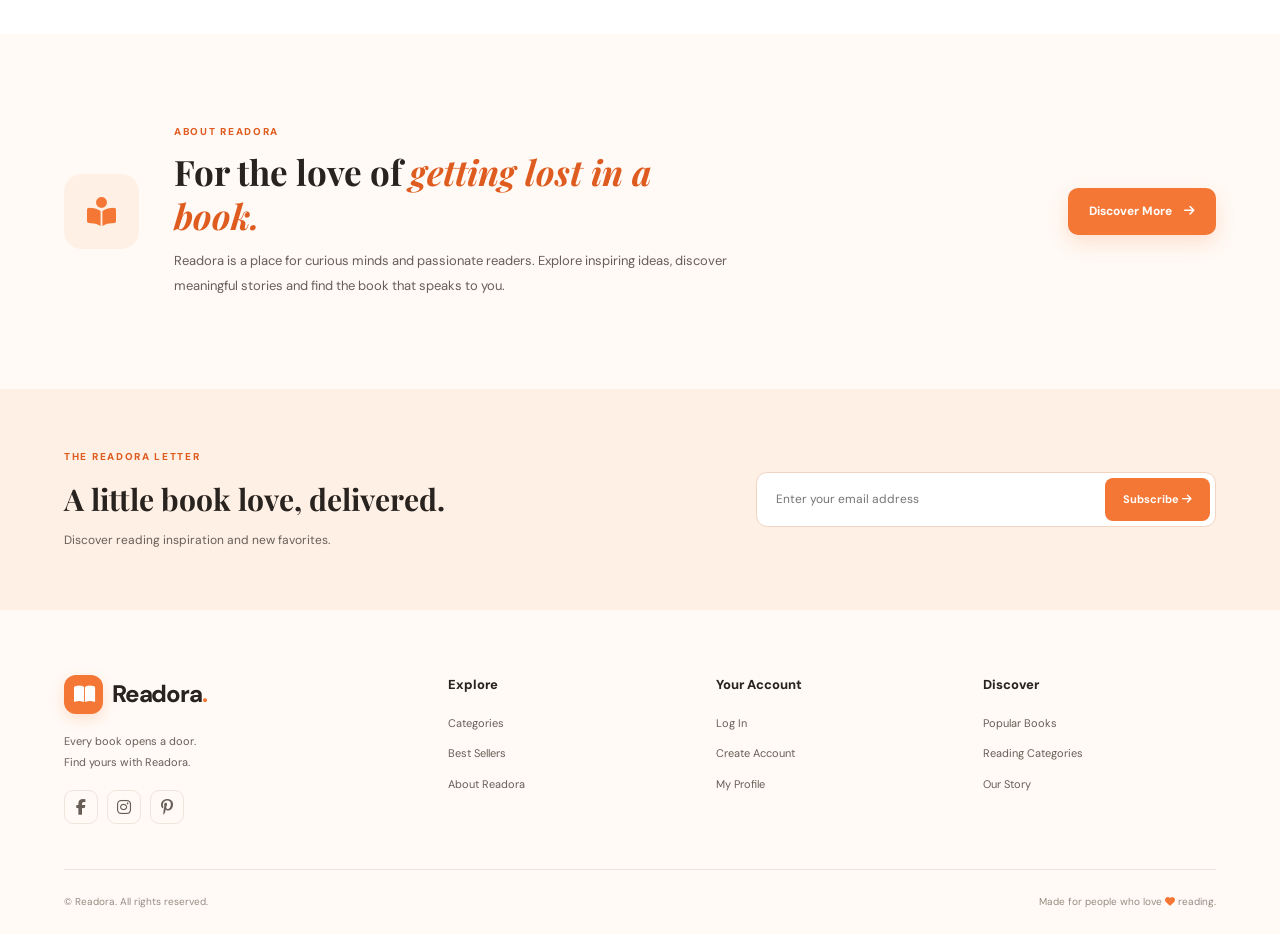
==== commit 3efe6a44: "Update index.html" ====
--- a/index.html
+++ b/index.html
@@ -89,12 +89,7 @@
                             <i class="fa-regular fa-user"></i>
                             My Profile
                         </a>
-
-                        <a href="#bestsellers">
-                            <i class="fa-solid fa-book"></i>
-                            Browse Books
-                        </a>
-
+                        
                         <button type="button" id="logoutBtn">
                             <i class="fa-solid fa-arrow-right-from-bracket"></i>
                             Log out
--- a/css/style.css
+++ b/css/style.css
@@ -1,10 +1,8 @@
-/* =====================================================
-   READORA BOOKSTORE
-   Main Stylesheet
-   Theme: Orange + White
-===================================================== */
-
-/* ==================== RESET ==================== */
+
+/* =========================================
+   READORA BOOKSTORE - MAIN STYLESHEET
+   Orange + White Theme
+========================================= */
 
 * {
     margin: 0;
@@ -40,15 +38,11 @@
     overflow-x: hidden;
 }
 
-button,
-input,
-textarea,
-select {
+button, input, textarea, select {
     font: inherit;
 }
 
-button,
-a {
+button, a {
     -webkit-tap-highlight-color: transparent;
 }
 
@@ -69,7 +63,7 @@
 button:focus-visible,
 a:focus-visible,
 input:focus-visible {
-    outline: 3px solid rgba(244, 119, 53, 0.4);
+    outline: 3px solid rgba(244,119,53,.4);
     outline-offset: 3px;
 }
 
@@ -93,23 +87,26 @@
     padding: 0;
     margin: -1px;
     overflow: hidden;
-    clip: rect(0, 0, 0, 0);
+    clip: rect(0,0,0,0);
     white-space: nowrap;
     border: 0;
 }
 
-/* ==================== HEADER ==================== */
+/* =========================================
+   HEADER
+========================================= */
 
 .site-header {
     position: sticky;
     top: 0;
     z-index: 1000;
-    background: rgba(255, 255, 255, 0.96);
-    border-bottom: 1px solid rgba(238, 229, 220, 0.8);
+    background: rgba(255,255,255,.96);
+    border-bottom: 1px solid rgba(238,229,220,.8);
     backdrop-filter: blur(16px);
 }
 
 .navbar {
+    position: relative;
     min-height: 82px;
     display: flex;
     align-items: center;
@@ -136,7 +133,7 @@
     background: var(--orange);
     border-radius: 12px;
     font-size: 19px;
-    box-shadow: 0 5px 14px rgba(244, 119, 53, 0.2);
+    box-shadow: 0 5px 14px rgba(244,119,53,.2);
 }
 
 .logo-dot {
@@ -156,7 +153,7 @@
     color: var(--text);
     font-size: 13px;
     font-weight: 600;
-    transition: color 0.25s ease;
+    transition: color .25s ease;
 }
 
 .nav-link:hover,
@@ -192,7 +189,6 @@
     border-radius: 10px;
     background: var(--cream);
     color: var(--muted);
-    transition: border-color 0.25s ease;
 }
 
 .search-box:focus-within {
@@ -232,7 +228,7 @@
     color: var(--dark);
     border: 1px solid var(--border);
     border-radius: 10px;
-    transition: 0.25s ease;
+    transition: .25s ease;
 }
 
 .cart-icon:hover {
@@ -267,7 +263,7 @@
     font-size: 12px;
     font-weight: 700;
     white-space: nowrap;
-    transition: background 0.25s ease, transform 0.25s ease;
+    transition: background .25s ease, transform .25s ease;
 }
 
 .signup-link:hover {
@@ -287,7 +283,9 @@
     font-size: 17px;
 }
 
-/* ==================== PROFILE AVATAR ==================== */
+/* =========================================
+   PROFILE AVATAR
+========================================= */
 
 .user-area {
     position: relative;
@@ -310,7 +308,7 @@
     background: var(--orange-light);
     color: var(--orange-dark);
     font-weight: 800;
-    transition: transform 0.2s ease;
+    transition: transform .2s ease;
 }
 
 .avatar-btn:hover {
@@ -354,8 +352,8 @@
     border: 1px solid var(--border);
     border-radius: 16px;
     background: var(--white);
-    box-shadow: 0 18px 50px rgba(41, 35, 31, 0.13);
-    animation: menuAppear 0.2s ease;
+    box-shadow: 0 18px 50px rgba(41,35,31,.13);
+    animation: menuAppear .2s ease;
 }
 
 @keyframes menuAppear {
@@ -363,7 +361,6 @@
         opacity: 0;
         transform: translateY(-7px);
     }
-
     to {
         opacity: 1;
         transform: translateY(0);
@@ -430,7 +427,7 @@
     font: inherit;
     font-size: 12px;
     text-align: left;
-    transition: background 0.2s ease, color 0.2s ease;
+    transition: background .2s ease, color .2s ease;
 }
 
 .profile-menu > a:hover,
@@ -443,7 +440,9 @@
     color: #d94d43;
 }
 
-/* ==================== HERO ==================== */
+/* =========================================
+   HERO
+========================================= */
 
 .hero {
     position: relative;
@@ -451,7 +450,7 @@
     background:
         radial-gradient(
             circle at 85% 20%,
-            rgba(255, 207, 163, 0.3),
+            rgba(255,207,163,.3),
             transparent 34%
         ),
         var(--cream);
@@ -460,7 +459,7 @@
 .hero-inner {
     min-height: 570px;
     display: grid;
-    grid-template-columns: 1.05fr 0.95fr;
+    grid-template-columns: 1.05fr .95fr;
     align-items: center;
     gap: 45px;
     padding-top: 60px;
@@ -496,7 +495,7 @@
     max-width: 560px;
     margin-bottom: 23px;
     font-family: var(--font-heading);
-    font-size: clamp(43px, 5vw, 67px);
+    font-size: clamp(43px,5vw,67px);
     font-weight: 700;
     line-height: 1.12;
     letter-spacing: -1.9px;
@@ -534,10 +533,7 @@
     border-radius: 10px;
     font-size: 12px;
     font-weight: 700;
-    transition:
-        transform 0.25s ease,
-        background 0.25s ease,
-        box-shadow 0.25s ease;
+    transition: transform .25s ease, background .25s ease, box-shadow .25s ease;
 }
 
 .btn:hover {
@@ -547,12 +543,12 @@
 .btn-primary {
     background: var(--orange);
     color: var(--white);
-    box-shadow: 0 8px 20px rgba(244, 119, 53, 0.19);
+    box-shadow: 0 8px 20px rgba(244,119,53,.19);
 }
 
 .btn-primary:hover {
     background: var(--orange-dark);
-    box-shadow: 0 10px 25px rgba(244, 119, 53, 0.25);
+    box-shadow: 0 10px 25px rgba(244,119,53,.25);
 }
 
 .btn-secondary {
@@ -607,8 +603,6 @@
     height: 38px;
     background: #e8dcd0;
 }
-
-/* Hero book illustration */
 
 .hero-art {
     min-width: 0;
@@ -627,7 +621,7 @@
     left: 50%;
     border-radius: 50%;
     background: #ffdfc5;
-    transform: translate(-50%, -50%);
+    transform: translate(-50%,-50%);
 }
 
 .hero-circle-outline {
@@ -636,9 +630,9 @@
     position: absolute;
     top: 50%;
     left: 50%;
-    border: 1px solid rgba(244, 119, 53, 0.2);
+    border: 1px solid rgba(244,119,53,.2);
     border-radius: 50%;
-    transform: translate(-50%, -50%);
+    transform: translate(-50%,-50%);
 }
 
 .hero-book {
@@ -648,8 +642,8 @@
     overflow: hidden;
     display: flex;
     border-radius: 4px 10px 10px 4px;
-    box-shadow: 10px 20px 35px rgba(57, 37, 22, 0.2);
-    transition: transform 0.4s ease;
+    box-shadow: 10px 20px 35px rgba(57,37,22,.2);
+    transition: transform .4s ease;
 }
 
 .hero-book:hover {
@@ -684,7 +678,7 @@
     width: 12px;
     height: 100%;
     flex-shrink: 0;
-    background: rgba(0, 0, 0, 0.12);
+    background: rgba(0,0,0,.12);
 }
 
 .book-cover-content {
@@ -747,7 +741,7 @@
     top: 20%;
     right: 11%;
     font-size: 42px;
-    animation-delay: 0.8s;
+    animation-delay: .8s;
 }
 
 .star-three {
@@ -758,10 +752,9 @@
 }
 
 @keyframes floatStar {
-    0%, 100% {
+    0%,100% {
         transform: translateY(0) rotate(0deg);
     }
-
     50% {
         transform: translateY(-10px) rotate(15deg);
     }
@@ -776,15 +769,15 @@
     align-items: center;
     gap: 12px;
     padding: 13px 17px;
-    border: 1px solid rgba(238, 229, 220, 0.8);
+    border: 1px solid rgba(238,229,220,.8);
     border-radius: 13px;
     background: var(--white);
-    box-shadow: 0 12px 35px rgba(41, 35, 31, 0.1);
+    box-shadow: 0 10px 30px rgba(41,35,31,.08);
 }
 
 .note-icon {
-    width: 38px;
-    height: 38px;
+    width: 35px;
+    height: 35px;
     display: grid;
     place-items: center;
     border-radius: 10px;
@@ -792,9 +785,9 @@
     color: var(--orange);
 }
 
-.hero-note div {
-    display: flex;
-    flex-direction: column;
+.hero-note strong,
+.hero-note small {
+    display: block;
 }
 
 .hero-note strong {
@@ -806,14 +799,16 @@
     font-size: 9px;
 }
 
-/* ==================== SECTION HEADINGS ==================== */
+/* =========================================
+   SECTION HEADINGS
+========================================= */
 
 .section-heading {
     display: flex;
     align-items: flex-end;
     justify-content: space-between;
-    gap: 25px;
-    margin-bottom: 34px;
+    gap: 20px;
+    margin-bottom: 35px;
 }
 
 .section-kicker {
@@ -825,46 +820,33 @@
     letter-spacing: 1.7px;
 }
 
-.section-heading h2,
-.banner-content h2,
-.about-content h2 {
+.section-heading h2 {
     font-family: var(--font-heading);
-    font-size: clamp(28px, 3vw, 38px);
-    font-weight: 700;
-    line-height: 1.25;
-    letter-spacing: -0.7px;
-}
-
-.section-heading h2 > span {
+    font-size: 37px;
+    line-height: 1.2;
+}
+
+.section-heading h2 span {
     color: var(--orange);
-}
-
-.section-description {
-    margin-top: 9px;
-    color: var(--muted);
-    font-size: 12px;
 }
 
 .text-link {
     display: inline-flex;
     align-items: center;
     gap: 10px;
-    padding-bottom: 5px;
+    margin-bottom: 5px;
     color: var(--orange-dark);
     font-size: 12px;
     font-weight: 700;
-    white-space: nowrap;
-}
-
-.text-link i {
-    transition: transform 0.25s ease;
-}
-
-.text-link:hover i {
-    transform: translateX(5px);
-}
-
-/* ==================== CATEGORIES ==================== */
+}
+
+.text-link:hover {
+    gap: 15px;
+}
+
+/* =========================================
+   CATEGORIES
+========================================= */
 
 .categories-section {
     background: var(--white);
@@ -872,74 +854,72 @@
 
 .category-grid {
     display: grid;
-    grid-template-columns: repeat(5, minmax(0, 1fr));
-    gap: 15px;
+    grid-template-columns: repeat(5,minmax(0,1fr));
+    gap: 17px;
 }
 
 .category-card {
-    min-height: 150px;
+    min-height: 155px;
     position: relative;
     display: flex;
     flex-direction: column;
     align-items: flex-start;
-    gap: 17px;
-    padding: 21px 18px;
+    justify-content: center;
+    gap: 14px;
+    padding: 20px;
     border: 1px solid var(--border);
     border-radius: 15px;
     background: var(--white);
-    transition:
-        transform 0.3s ease,
-        box-shadow 0.3s ease,
-        border-color 0.3s ease;
+    transition: transform .25s ease, box-shadow .25s ease, border-color .25s ease;
 }
 
 .category-card:hover {
     transform: translateY(-5px);
-    border-color: #ffd2b8;
-    box-shadow: 0 15px 35px rgba(60, 43, 30, 0.07);
+    border-color: #f4c4a5;
+    box-shadow: 0 12px 30px rgba(41,35,31,.07);
 }
 
 .category-icon {
-    width: 44px;
-    height: 44px;
+    width: 45px;
+    height: 45px;
     display: grid;
     place-items: center;
-    border-radius: 12px;
-    font-size: 18px;
+    border-radius: 13px;
+    font-size: 19px;
 }
 
 .category-orange {
-    background: #fff0e5;
-    color: #ed7839;
+    background: #fff0e6;
+    color: #e87935;
 }
 
 .category-pink {
-    background: #ffedf0;
-    color: #dc7089;
+    background: #fff0f4;
+    color: #e56b96;
 }
 
 .category-yellow {
-    background: #fff6d9;
-    color: #bf8b1b;
+    background: #fff8e5;
+    color: #d99b27;
 }
 
 .category-purple {
-    background: #f0ebff;
-    color: #8670d9;
+    background: #f4efff;
+    color: #9070d2;
 }
 
 .category-green {
-    background: #e9f5e9;
-    color: #5d9565;
+    background: #edf6ed;
+    color: #5d9365;
 }
 
 .category-card h3 {
-    margin-bottom: 2px;
     font-size: 13px;
     font-weight: 800;
 }
 
 .category-card p {
+    margin-top: 3px;
     color: var(--muted);
     font-size: 10px;
 }
@@ -948,34 +928,26 @@
     position: absolute;
     top: 20px;
     right: 17px;
-    color: #c8bdb3;
+    color: var(--muted);
     font-size: 11px;
-    transition: color 0.25s ease;
-}
-
-.category-card:hover .category-arrow {
-    color: var(--orange);
-}
-
-/* ==================== BOOKS SECTION ==================== */
-
-.books-section {
-    background: var(--cream);
-}
+}
+
+/* =========================================
+   BOOKS SECTION
+========================================= */
 
 .book-toolbar {
     display: flex;
     align-items: center;
     justify-content: space-between;
     gap: 20px;
-    margin-bottom: 28px;
+    margin-bottom: 25px;
 }
 
 .filter-tabs {
     display: flex;
-    align-items: center;
     flex-wrap: wrap;
-    gap: 8px;
+    gap: 9px;
 }
 
 .filter-btn {
@@ -986,7 +958,7 @@
     color: var(--text);
     font-size: 11px;
     font-weight: 700;
-    transition: 0.25s ease;
+    transition: .2s ease;
 }
 
 .filter-btn:hover,
@@ -997,326 +969,134 @@
 }
 
 .results-count {
-    flex-shrink: 0;
     color: var(--muted);
     font-size: 11px;
 }
 
 .book-grid {
     display: grid;
-    grid-template-columns: repeat(4, minmax(0, 1fr));
+    grid-template-columns: repeat(4,minmax(0,1fr));
     gap: 30px 22px;
 }
 
 .book-card {
     min-width: 0;
-    padding: 11px;
-    border: 1px solid #f0e7de;
+    padding: 12px;
+    border: 1px solid var(--border);
     border-radius: 15px;
     background: var(--white);
-    transition:
-        transform 0.3s ease,
-        box-shadow 0.3s ease,
-        border-color 0.3s ease;
+    transition: transform .25s ease, box-shadow .25s ease;
 }
 
 .book-card:hover {
-    transform: translateY(-6px);
-    border-color: #f5d4bf;
-    box-shadow: 0 15px 35px rgba(47, 35, 26, 0.09);
+    transform: translateY(-5px);
+    box-shadow: 0 12px 30px rgba(41,35,31,.08);
 }
 
 .book-cover {
-    height: 240px;
+    height: 260px;
     position: relative;
     overflow: hidden;
     display: flex;
     align-items: center;
     justify-content: center;
     border-radius: 9px;
-    isolation: isolate;
-}
-
-.book-cover::before {
-    content: "";
-    position: absolute;
-    inset: 0;
-    z-index: -1;
-    background: linear-gradient(
-        135deg,
-        rgba(255, 255, 255, 0.14),
-        transparent 50%,
-        rgba(0, 0, 0, 0.12)
-    );
 }
 
 .book-badge {
     position: absolute;
-    top: 12px;
-    left: 10px;
-    z-index: 4;
+    top: 10px;
+    left: 9px;
+    z-index: 2;
     padding: 5px 8px;
     border-radius: 5px;
     background: var(--orange);
     color: var(--white);
     font-size: 8px;
     font-weight: 800;
-    letter-spacing: 0.5px;
-}
-
-.badge-new {
-    background: #4c7955;
+    text-transform: uppercase;
 }
 
 .cover-title {
-    position: relative;
-    z-index: 2;
+    width: 100%;
+    height: 100%;
     display: flex;
     flex-direction: column;
     align-items: center;
+    justify-content: center;
     gap: 12px;
-    padding: 20px;
+    padding: 18px;
     text-align: center;
 }
 
 .cover-title strong {
     font-family: var(--font-heading);
-    font-size: 24px;
-    line-height: 1.12;
-    letter-spacing: 0.5px;
+    font-size: 27px;
+    line-height: 1.15;
 }
 
 .cover-title small {
     font-size: 8px;
-    font-weight: 700;
     letter-spacing: 1px;
-    line-height: 1.5;
-}
-
-/* Book cover designs */
+}
 
 .cover-atomic {
-    background: #dca35f;
-    color: #432b1d;
+    background: #e7d6bd;
+    color: #4c3528;
 }
 
 .cover-atomic .cover-title strong {
-    font-family: var(--font-body);
-    font-size: 29px;
-    font-weight: 800;
-    letter-spacing: 1px;
-}
-
-.cover-art {
-    position: absolute;
-    inset: 0;
-}
-
-.atomic-dot {
-    width: 45px;
-    height: 45px;
-    position: absolute;
-    border: 8px solid rgba(255, 245, 210, 0.45);
-    border-radius: 50%;
-}
-
-.atomic-dot:nth-child(1) {
-    top: 20px;
-    right: 22px;
-}
-
-.atomic-dot:nth-child(2) {
-    top: 70px;
-    left: 15px;
-}
-
-.atomic-dot:nth-child(3) {
-    right: 20px;
-    bottom: 20px;
+    font-size: 32px;
 }
 
 .cover-money {
-    background: #273f3d;
-    color: #f0d7a6;
+    background: #d8c5a3;
+    color: #354c3c;
+}
+
+.cover-mountain {
+    background: #344e60;
+    color: #fff0d4;
+}
+
+.cover-silent {
+    background: #d5c4b0;
+    color: #513d31;
+}
+
+.cover-richdad {
+    background: #d6c08c;
+    color: #47371f;
+}
+
+.cover-dopamine {
+    background: #e8b8a4;
+    color: #512e28;
+}
+
+.cover-sapiens {
+    background: #a9a38b;
+    color: #fff9e8;
+}
+
+.cover-ikigai {
+    background: #a8bca5;
+    color: #354d39;
 }
 
 .money-circle {
     width: 145px;
     height: 145px;
-    position: absolute;
-    top: 30px;
-    left: 50%;
     display: grid;
     place-items: center;
-    border: 1px solid rgba(240, 215, 166, 0.3);
+    border: 5px solid rgba(255,255,255,.5);
     border-radius: 50%;
-    color: rgba(240, 215, 166, 0.25);
     font-family: var(--font-heading);
-    font-size: 110px;
-    transform: translateX(-50%);
-}
-
-.cover-money .cover-title {
-    margin-top: 35px;
-}
-
-.cover-money .cover-title strong {
-    font-size: 22px;
-}
-
-.cover-dopamine {
-    background: #e8c1b1;
-    color: #6b302d;
-}
-
-.dopamine-sun {
-    width: 170px;
-    height: 170px;
-    position: absolute;
-    top: -48px;
-    right: -30px;
-    border-radius: 50%;
-    background: #f8e5bb;
-}
-
-.cover-dopamine .cover-title {
-    align-items: flex-start;
-    margin-top: 50px;
-    text-align: left;
-}
-
-.cover-dopamine .cover-title strong {
-    font-size: 28px;
-}
-
-.cover-mountain {
-    background: #e5b8aa;
-    color: #603e3b;
-}
-
-.mountain-shape {
-    width: 0;
-    height: 0;
-    position: absolute;
-    right: -10px;
-    bottom: -10px;
-    border-right: 140px solid transparent;
-    border-bottom: 180px solid #b97e74;
-    border-left: 140px solid transparent;
-    opacity: 0.45;
-}
-
-.cover-mountain .cover-title strong {
-    font-size: 27px;
-}
-
-.cover-sapiens {
-    background: #e5a849;
-    color: #51371d;
-}
-
-.sapiens-sun {
-    width: 175px;
-    height: 175px;
-    position: absolute;
-    top: 28px;
-    left: 50%;
-    border: 1px solid rgba(81, 55, 29, 0.3);
-    border-radius: 50%;
-    transform: translateX(-50%);
-}
-
-.cover-sapiens .cover-title strong {
-    font-family: var(--font-body);
-    font-size: 39px;
-    letter-spacing: 2px;
-}
-
-.cover-author {
-    position: absolute;
-    bottom: 18px;
-    font-size: 7px;
-    font-weight: 800;
-    letter-spacing: 1px;
-}
-
-.cover-ikigai {
-    background: #d6d6bd;
-    color: #485743;
-}
-
-.ikigai-circle {
-    width: 180px;
-    height: 180px;
-    position: absolute;
-    top: 30px;
-    left: 50%;
-    border: 1px solid rgba(72, 87, 67, 0.35);
-    border-radius: 50%;
-    transform: translateX(-50%);
-}
-
-.cover-ikigai .cover-title {
-    margin-top: 20px;
-}
-
-.cover-ikigai .cover-title strong {
-    font-family: var(--font-body);
-    font-size: 37px;
-    letter-spacing: 3px;
-}
-
-.cover-silent {
-    background: #243b43;
-    color: #f2e5c8;
-}
-
-.silent-face {
-    width: 150px;
-    height: 200px;
-    position: absolute;
-    top: 0;
-    right: -45px;
-    border-radius: 50%;
-    background: #6f8c88;
-    opacity: 0.5;
-    transform: rotate(25deg);
-}
-
-.cover-silent .cover-title {
-    align-items: flex-start;
-    margin-top: 45px;
-    text-align: left;
-}
-
-.cover-silent .cover-title strong {
-    font-size: 27px;
-}
-
-.cover-richdad {
-    background: #eee0bc;
-    color: #44392a;
-}
-
-.richdad-circle {
-    width: 200px;
-    height: 200px;
-    position: absolute;
-    top: 20px;
-    left: 50%;
-    border: 20px solid rgba(188, 120, 58, 0.15);
-    border-radius: 50%;
-    transform: translateX(-50%);
-}
-
-.cover-richdad .cover-title strong {
-    font-size: 27px;
-}
-
-/* Book information */
+    font-size: 100px;
+}
 
 .book-info {
-    padding: 15px 4px 5px;
+    padding: 15px 3px 5px;
 }
 
 .book-category {
@@ -1325,19 +1105,20 @@
     color: var(--orange-dark);
     font-size: 9px;
     font-weight: 800;
-    letter-spacing: 1px;
+    text-transform: uppercase;
 }
 
 .book-info h3 {
-    min-height: 24px;
-    overflow-wrap: anywhere;
+    min-height: 45px;
     font-size: 14px;
     font-weight: 800;
     line-height: 1.5;
 }
 
 .book-author {
-    margin-top: 3px;
+    display: block;
+    min-height: 18px;
+    margin-top: 5px;
     color: var(--muted);
     font-size: 10px;
 }
@@ -1345,20 +1126,19 @@
 .book-rating {
     display: flex;
     align-items: center;
-    gap: 8px;
-    margin-top: 12px;
+    gap: 7px;
+    margin-top: 10px;
 }
 
 .stars {
-    color: #f3b341;
+    color: #efa93b;
     font-size: 11px;
     letter-spacing: 1px;
 }
 
 .book-rating > span:last-child {
-    color: var(--text);
+    color: var(--muted);
     font-size: 10px;
-    font-weight: 700;
 }
 
 .book-bottom {
@@ -1366,63 +1146,37 @@
     align-items: center;
     justify-content: space-between;
     gap: 10px;
-    margin-top: 14px;
-    padding-top: 12px;
-    border-top: 1px solid #f2ece6;
+    margin-top: 13px;
+    padding-top: 11px;
+    border-top: 1px solid var(--border);
 }
 
 .book-price {
-    color: var(--dark);
-    font-size: 16px;
+    color: var(--orange-dark);
+    font-size: 15px;
     font-weight: 800;
 }
 
 .add-cart-btn {
-    width: 34px;
-    height: 34px;
+    width: 35px;
+    height: 35px;
     display: grid;
     place-items: center;
     border: none;
     border-radius: 9px;
     background: var(--orange-light);
     color: var(--orange-dark);
-    font-size: 12px;
-    transition: 0.25s ease;
+    transition: .2s ease;
 }
 
 .add-cart-btn:hover {
     background: var(--orange);
     color: var(--white);
-    transform: rotate(90deg);
-}
-
-.no-results {
-    padding: 60px 20px;
-    border: 1px dashed #e5d8cc;
-    border-radius: 15px;
-    background: var(--white);
-    text-align: center;
-}
-
-.no-results > i {
-    margin-bottom: 16px;
-    color: var(--orange);
-    font-size: 35px;
-}
-
-.no-results h3 {
-    margin-bottom: 7px;
-    font-family: var(--font-heading);
-    font-size: 25px;
-}
-
-.no-results p {
-    margin-bottom: 20px;
-    color: var(--muted);
-    font-size: 13px;
-}
-
-/* ==================== READING BANNER ==================== */
+}
+
+/* =========================================
+   READING BANNER
+========================================= */
 
 .reading-banner {
     background: var(--white);
@@ -1433,22 +1187,25 @@
     position: relative;
     overflow: hidden;
     display: grid;
-    grid-template-columns: 1.1fr 0.9fr;
-    align-items: center;
-    padding: 50px 65px;
-    border-radius: 22px;
-    background: #fff0e5;
+    grid-template-columns: 1fr 1fr;
+    align-items: center;
+    gap: 30px;
+    padding: 55px 65px;
+    border-radius: 20px;
+    background: #fff0e6;
 }
 
 .banner-content {
     position: relative;
-    z-index: 3;
+    z-index: 2;
 }
 
 .banner-content h2 {
-    max-width: 460px;
-    margin-bottom: 17px;
+    max-width: 440px;
+    margin-bottom: 15px;
+    font-family: var(--font-heading);
     font-size: 39px;
+    line-height: 1.2;
 }
 
 .banner-content h2 span {
@@ -1458,76 +1215,70 @@
 }
 
 .banner-content p {
-    max-width: 410px;
-    margin-bottom: 23px;
+    max-width: 400px;
+    margin-bottom: 22px;
     color: var(--text);
-    font-size: 12px;
-    line-height: 1.9;
+    font-size: 13px;
+    line-height: 1.8;
 }
 
 .banner-decoration {
     min-height: 230px;
     position: relative;
+    display: flex;
+    align-items: center;
+    justify-content: center;
 }
 
 .banner-book {
-    width: 115px;
-    height: 175px;
+    width: 125px;
+    height: 190px;
     position: absolute;
-    bottom: 10px;
-    border-radius: 4px 8px 8px 4px;
-    box-shadow: 8px 15px 25px rgba(41, 35, 31, 0.15);
+    border-radius: 5px 10px 10px 5px;
+    box-shadow: 10px 15px 25px rgba(41,35,31,.15);
 }
 
 .banner-book-one {
-    left: 12%;
-    z-index: 1;
-    background: #cf8355;
-    transform: rotate(-15deg);
+    background: #d58c50;
+    transform: translate(-85px,10px) rotate(-15deg);
 }
 
 .banner-book-two {
-    left: 36%;
-    z-index: 2;
-    background: #466a51;
-    transform: rotate(3deg);
+    background: #4f7358;
+    transform: translate(0,-8px) rotate(3deg);
 }
 
 .banner-book-three {
-    left: 60%;
-    z-index: 1;
-    background: #e7bf72;
-    transform: rotate(14deg);
+    background: #e6c68d;
+    transform: translate(85px,10px) rotate(15deg);
 }
 
 .banner-star {
     position: absolute;
-    top: 0;
-    right: 8%;
+    top: 5px;
+    right: 10%;
     color: var(--orange);
-    font-size: 45px;
-}
-
-/* ==================== ABOUT ==================== */
+    font-size: 40px;
+}
+
+/* =========================================
+   ABOUT
+========================================= */
 
 .about-section {
-    padding-top: 20px;
-    background: var(--white);
+    background: var(--cream);
 }
 
 .about-inner {
     display: grid;
     grid-template-columns: auto 1fr auto;
     align-items: center;
-    gap: 30px;
-    padding: 35px;
-    border: 1px solid var(--border);
-    border-radius: 18px;
+    gap: 35px;
 }
 
 .about-icon {
-    width: 78px;
-    height: 78px;
+    width: 75px;
+    height: 75px;
     display: grid;
     place-items: center;
     border-radius: 18px;
@@ -1539,137 +1290,124 @@
 .about-content h2 {
     max-width: 520px;
     margin-bottom: 12px;
-    font-size: 30px;
+    font-family: var(--font-heading);
+    font-size: 35px;
+    line-height: 1.25;
 }
 
 .about-content h2 span {
     color: var(--orange-dark);
+    font-style: italic;
 }
 
 .about-content p {
-    max-width: 620px;
+    max-width: 600px;
+    color: var(--text);
+    font-size: 13px;
+    line-height: 1.9;
+}
+
+.about-btn {
+    white-space: nowrap;
+}
+
+/* =========================================
+   NEWSLETTER
+========================================= */
+
+.newsletter-section {
+    padding: 60px 0;
+    background: var(--orange-light);
+}
+
+.newsletter-inner {
+    display: flex;
+    align-items: center;
+    justify-content: space-between;
+    gap: 40px;
+}
+
+.newsletter-inner h2 {
+    margin-bottom: 8px;
+    font-family: var(--font-heading);
+    font-size: 30px;
+}
+
+.newsletter-inner p {
     color: var(--text);
     font-size: 12px;
-    line-height: 1.9;
-}
-
-.about-btn {
-    white-space: nowrap;
-}
-
-/* ==================== NEWSLETTER ==================== */
-
-.newsletter-section {
-    padding: 55px 0;
-    background: #29231f;
-    color: var(--white);
-}
-
-.newsletter-inner {
-    display: flex;
-    align-items: center;
-    justify-content: space-between;
-    gap: 40px;
-}
-
-.newsletter-inner .section-kicker {
-    color: #ffae7e;
-}
-
-.newsletter-inner h2 {
-    margin-bottom: 7px;
-    font-family: var(--font-heading);
-    font-size: 29px;
-}
-
-.newsletter-inner p {
-    color: #c6bdb5;
-    font-size: 12px;
 }
 
 .newsletter-form {
-    width: min(450px, 100%);
-    min-height: 52px;
+    width: 100%;
+    max-width: 460px;
+    min-height: 55px;
     display: flex;
     align-items: center;
     gap: 10px;
     padding: 5px;
-    border: 1px solid #51463e;
-    border-radius: 12px;
-    background: #342c27;
+    border: 1px solid #f1d5c2;
+    border-radius: 11px;
+    background: var(--white);
 }
 
 .newsletter-form input {
     width: 100%;
     min-width: 0;
-    padding: 0 12px;
+    height: 42px;
+    padding: 0 14px;
     border: none;
     outline: none;
     background: transparent;
-    color: var(--white);
-    font-size: 11px;
-}
-
-.newsletter-form input::placeholder {
-    color: #b0a49b;
+    font-size: 12px;
 }
 
 .newsletter-form button {
-    min-height: 40px;
-    display: flex;
+    min-height: 43px;
     flex-shrink: 0;
-    align-items: center;
-    justify-content: center;
-    gap: 8px;
-    padding: 0 15px;
+    padding: 0 18px;
     border: none;
     border-radius: 8px;
     background: var(--orange);
     color: var(--white);
     font-size: 11px;
     font-weight: 700;
-    transition: background 0.25s ease;
 }
 
 .newsletter-form button:hover {
     background: var(--orange-dark);
 }
 
-/* ==================== FOOTER ==================== */
+/* =========================================
+   FOOTER
+========================================= */
 
 .site-footer {
-    padding: 60px 0 0;
-    background: var(--cream);
+    padding-top: 65px;
+    background: #fffaf5;
 }
 
 .footer-main {
     display: grid;
     grid-template-columns: 1.5fr 1fr 1fr 1fr;
-    gap: 40px;
+    gap: 35px;
     padding-bottom: 45px;
+}
+
+.footer-brand p {
+    margin: 17px 0;
+    color: var(--text);
+    font-size: 11px;
+    line-height: 1.9;
 }
 
 .footer-logo {
     font-size: 24px;
 }
 
-.footer-logo .logo-icon {
-    width: 35px;
-    height: 35px;
-    font-size: 16px;
-}
-
-.footer-brand > p {
-    margin-top: 18px;
-    color: var(--text);
-    font-size: 12px;
-    line-height: 1.9;
-}
-
 .social-links {
     display: flex;
-    gap: 10px;
-    margin-top: 20px;
+    gap: 9px;
 }
 
 .social-links a {
@@ -1679,10 +1417,8 @@
     place-items: center;
     border: 1px solid var(--border);
     border-radius: 9px;
-    background: var(--white);
     color: var(--text);
-    font-size: 12px;
-    transition: 0.25s ease;
+    transition: .2s ease;
 }
 
 .social-links a:hover {
@@ -1708,7 +1444,7 @@
 .footer-column a {
     color: var(--text);
     font-size: 11px;
-    transition: color 0.2s ease;
+    transition: color .2s ease;
 }
 
 .footer-column a:hover {
@@ -1733,10 +1469,12 @@
     color: var(--orange);
 }
 
-/* ==================== TOAST ==================== */
+/* =========================================
+   TOAST
+========================================= */
 
 .toast {
-    max-width: min(400px, calc(100% - 30px));
+    max-width: min(400px,calc(100% - 30px));
     position: fixed;
     right: 25px;
     bottom: 25px;
@@ -1746,12 +1484,12 @@
     border-radius: 12px;
     background: var(--white);
     color: var(--dark);
-    box-shadow: 0 10px 35px rgba(41, 35, 31, 0.15);
+    box-shadow: 0 10px 35px rgba(41,35,31,.15);
     font-size: 13px;
     opacity: 0;
     visibility: hidden;
     transform: translateY(15px);
-    transition: 0.3s ease;
+    transition: .3s ease;
 }
 
 .toast.show {
@@ -1760,9 +1498,11 @@
     transform: translateY(0);
 }
 
-/* ==================== TABLET / SMALL LAPTOP ==================== */
-
-@media (max-width: 1100px) {
+/* =========================================
+   TABLET / SMALL LAPTOP
+========================================= */
+
+@media (max-width:1100px) {
     .navbar {
         gap: 18px;
     }
@@ -1780,7 +1520,7 @@
     }
 
     .category-grid {
-        grid-template-columns: repeat(3, minmax(0, 1fr));
+        grid-template-columns: repeat(3,minmax(0,1fr));
     }
 
     .book-grid {
@@ -1804,7 +1544,12 @@
     }
 }
 
-@media (max-width: 850px) {
+/* =========================================
+   TABLET NAVIGATION
+========================================= */
+
+@media (max-width:850px) {
+
     .container {
         width: 92%;
     }
@@ -1822,14 +1567,17 @@
         top: calc(100% + 1px);
         left: 0;
         right: 0;
+        z-index: 1100;
         display: none;
         flex-direction: column;
         align-items: stretch;
         gap: 0;
         padding: 12px 4%;
-        border-bottom: 1px solid var(--border);
+        border: 1px solid var(--border);
+        border-top: 0;
+        border-radius: 0 0 16px 16px;
         background: var(--white);
-        box-shadow: 0 15px 25px rgba(41, 35, 31, 0.06);
+        box-shadow: 0 15px 25px rgba(41,35,31,.08);
     }
 
     .main-nav.open {
@@ -1837,6 +1585,7 @@
     }
 
     .nav-link {
+        display: block;
         padding: 14px 5px;
         border-bottom: 1px solid #f5eee7;
     }
@@ -1855,17 +1604,17 @@
 
     .hero-inner {
         min-height: 500px;
-        grid-template-columns: 1fr 0.8fr;
+        grid-template-columns: 1fr .8fr;
         gap: 20px;
     }
 
     .hero h1 {
-        font-size: clamp(40px, 6vw, 55px);
+        font-size: clamp(40px,6vw,55px);
     }
 
     .hero-art {
         min-height: 350px;
-        transform: scale(0.85);
+        transform: scale(.85);
     }
 
     .hero-circle {
@@ -1896,7 +1645,7 @@
     }
 
     .book-grid {
-        grid-template-columns: repeat(3, minmax(0, 1fr));
+        grid-template-columns: repeat(3,minmax(0,1fr));
         gap: 22px 15px;
     }
 
@@ -1909,7 +1658,7 @@
     }
 
     .banner-decoration {
-        transform: scale(0.85);
+        transform: scale(.85);
     }
 
     .about-inner {
@@ -1932,14 +1681,17 @@
     }
 
     .footer-main {
-        grid-template-columns: repeat(2, minmax(0, 1fr));
+        grid-template-columns: repeat(2,minmax(0,1fr));
         gap: 35px;
     }
 }
 
-/* ==================== MOBILE ==================== */
-
-@media (max-width: 600px) {
+/* =========================================
+   MOBILE
+========================================= */
+
+@media (max-width:600px) {
+
     .section-wrap {
         padding: 60px 0;
     }
@@ -2038,7 +1790,7 @@
 
     .profile-menu {
         right: 0;
-        width: min(270px, calc(100vw - 25px));
+        width: min(270px,calc(100vw - 25px));
     }
 
     .hero-inner {
@@ -2059,7 +1811,7 @@
 
     .hero h1 {
         margin-bottom: 18px;
-        font-size: clamp(39px, 10vw, 53px);
+        font-size: clamp(39px,10vw,53px);
         letter-spacing: -1.3px;
     }
 
@@ -2194,7 +1946,7 @@
     }
 
     .category-grid {
-        grid-template-columns: repeat(2, minmax(0, 1fr));
+        grid-template-columns: repeat(2,minmax(0,1fr));
         gap: 12px;
     }
 
@@ -2249,7 +2001,7 @@
     }
 
     .book-grid {
-        grid-template-columns: repeat(2, minmax(0, 1fr));
+        grid-template-columns: repeat(2,minmax(0,1fr));
         gap: 18px 12px;
     }
 
@@ -2259,7 +2011,7 @@
     }
 
     .book-cover {
-        height: clamp(165px, 52vw, 230px);
+        height: clamp(165px,52vw,230px);
     }
 
     .book-badge {
@@ -2275,32 +2027,32 @@
     }
 
     .cover-title strong {
-        font-size: clamp(17px, 5vw, 24px);
+        font-size: clamp(17px,5vw,24px);
     }
 
     .cover-title small {
         font-size: 6px;
-        letter-spacing: 0.5px;
+        letter-spacing: .5px;
     }
 
     .cover-atomic .cover-title strong {
-        font-size: clamp(20px, 6vw, 27px);
+        font-size: clamp(20px,6vw,27px);
     }
 
     .cover-money .cover-title strong,
     .cover-mountain .cover-title strong,
     .cover-silent .cover-title strong,
     .cover-richdad .cover-title strong {
-        font-size: clamp(18px, 5vw, 24px);
+        font-size: clamp(18px,5vw,24px);
     }
 
     .cover-dopamine .cover-title strong {
-        font-size: clamp(19px, 5.5vw, 25px);
+        font-size: clamp(19px,5.5vw,25px);
     }
 
     .cover-sapiens .cover-title strong,
     .cover-ikigai .cover-title strong {
-        font-size: clamp(25px, 7vw, 34px);
+        font-size: clamp(25px,7vw,34px);
     }
 
     .money-circle {
@@ -2379,7 +2131,7 @@
         width: 100%;
         max-width: 320px;
         margin: 0 auto;
-        transform: scale(0.8);
+        transform: scale(.8);
         transform-origin: top center;
     }
 
@@ -2454,7 +2206,7 @@
     }
 
     .footer-main {
-        grid-template-columns: repeat(2, minmax(0, 1fr));
+        grid-template-columns: repeat(2,minmax(0,1fr));
         gap: 30px 20px;
         padding-bottom: 30px;
     }
@@ -2490,9 +2242,12 @@
     }
 }
 
-/* ==================== SMALL MOBILE ==================== */
-
-@media (max-width: 380px) {
+/* =========================================
+   SMALL MOBILE
+========================================= */
+
+@media (max-width:380px) {
+
     .container {
         width: 93%;
     }
@@ -2571,15 +2326,100 @@
     }
 }
 
-/* ==================== REDUCED MOTION ==================== */
-
-@media (prefers-reduced-motion: reduce) {
+/* =========================================
+   DESKTOP NAVIGATION
+========================================= */
+
+@media (min-width:851px) {
+
+    .main-nav {
+        position: static;
+        display: flex;
+        flex-direction: row;
+        align-items: center;
+        gap: clamp(14px,2vw,30px);
+        padding: 0;
+        border: 0;
+        background: transparent;
+        box-shadow: none;
+        visibility: visible;
+        opacity: 1;
+        transform: none;
+    }
+
+    .mobile-menu-btn {
+        display: none !important;
+    }
+}
+
+/* =========================================
+   MOBILE NAVIGATION
+========================================= */
+
+@media (max-width:850px) {
+
+    .navbar {
+        position: relative;
+    }
+
+    .main-nav {
+        position: absolute;
+        top: calc(100% + 1px);
+        left: 0;
+        right: 0;
+        z-index: 1100;
+
+        display: none;
+        flex-direction: column;
+        align-items: stretch;
+        gap: 0;
+
+        padding: 12px 4%;
+
+        border: 1px solid var(--border);
+        border-top: 0;
+        border-radius: 0 0 16px 16px;
+
+        background: var(--white);
+        box-shadow: 0 15px 25px rgba(41,35,31,.08);
+    }
+
+    .main-nav.open {
+        display: flex;
+    }
+
+    .main-nav .nav-link {
+        display: block;
+        padding: 14px 5px;
+        border-bottom: 1px solid #f5eee7;
+    }
+
+    .main-nav .nav-link:last-child {
+        border-bottom: 0;
+    }
+
+    .main-nav .nav-link.active::after {
+        display: none;
+    }
+
+    .mobile-menu-btn {
+        display: grid;
+        flex: 0 0 40px;
+    }
+}
+
+/* =========================================
+   REDUCED MOTION
+========================================= */
+
+@media (prefers-reduced-motion:reduce) {
+
     *,
     *::before,
     *::after {
         scroll-behavior: auto !important;
-        animation-duration: 0.01ms !important;
+        animation-duration: .01ms !important;
         animation-iteration-count: 1 !important;
-        transition-duration: 0.01ms !important;
-    }
-}
+        transition-duration: .01ms !important;
+    }
+}
